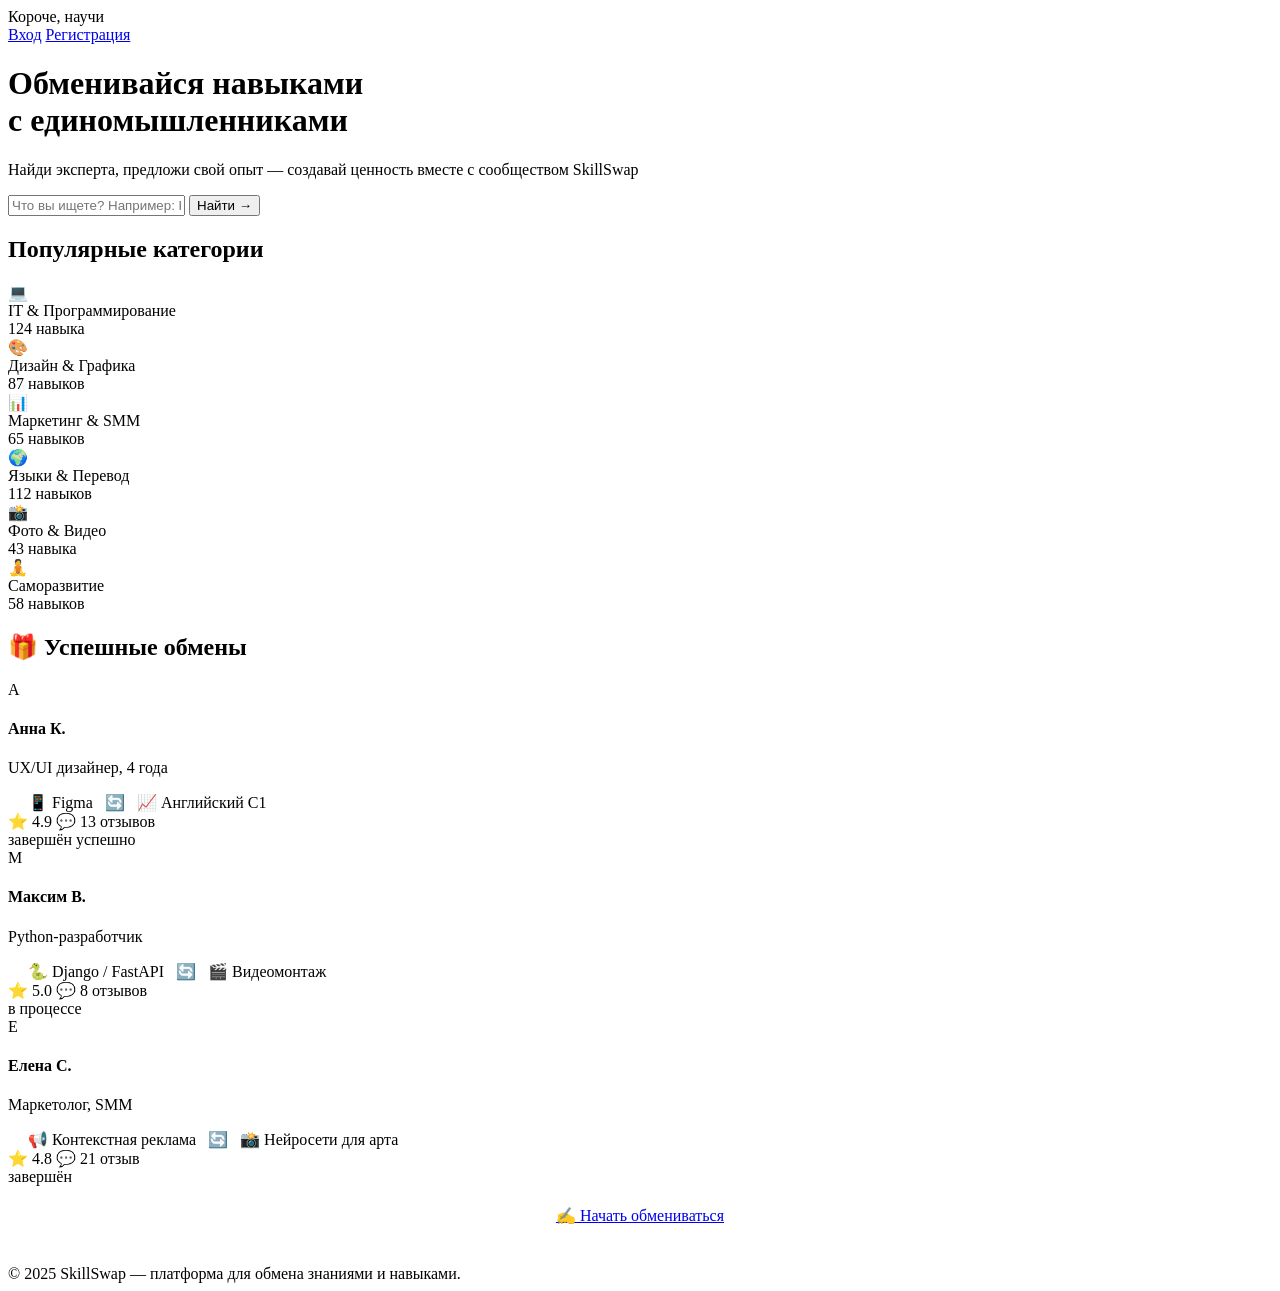
==== index.html @ 93386a4c "настрайваю" ====
<!DOCTYPE html>
<html lang="ru">
<head>
    <meta charset="UTF-8">
    <meta name="viewport" content="width=device-width, initial-scale=1.0">
    <title>Короче, научи</title>
    <link rel="stylesheet" href="css/style.css">
    <style>
        
    </style>
</head>
<body>

<div class="container">
    <!-- ШАПКА -->
    <div class="navbar">
        <div class="logo">Короче, научи</div>
        <div class="nav-buttons">
            <a href="#" class="btn btn-outline">Вход</a>
            <a href="#" class="btn btn-primary">Регистрация</a>
        </div>
    </div>

    <!-- ГЛАВНЫЙ БЛОК: КРУПНЫЙ ПОИСК -->
    <div class="hero">
        <h1>Обменивайся <span class="text-gradient">навыками</span><br> с единомышленниками</h1>
        <p>Найди эксперта, предложи свой опыт — создавай ценность вместе с сообществом SkillSwap</p>
        <div class="search-container">
            <input type="text" class="search-input" placeholder="Что вы ищете? Например: Python, Дизайн, Маркетинг, Английский...">
            <button class="search-btn">Найти →</button>
        </div>
    </div>

    <!-- БЛОК С КАТЕГОРИЯМИ НАВЫКОВ -->
    <div class="categories">
        <h2>Популярные категории</h2>
        <div class="category-grid">
            <div class="category-card">
                <div class="category-icon">💻</div>
                <div class="category-title">IT & Программирование</div>
                <div class="category-count">124 навыка</div>
            </div>
            <div class="category-card">
                <div class="category-icon">🎨</div>
                <div class="category-title">Дизайн & Графика</div>
                <div class="category-count">87 навыков</div>
            </div>
            <div class="category-card">
                <div class="category-icon">📊</div>
                <div class="category-title">Маркетинг & SMM</div>
                <div class="category-count">65 навыков</div>
            </div>
            <div class="category-card">
                <div class="category-icon">🌍</div>
                <div class="category-title">Языки & Перевод</div>
                <div class="category-count">112 навыков</div>
            </div>
            <div class="category-card">
                <div class="category-icon">📸</div>
                <div class="category-title">Фото & Видео</div>
                <div class="category-count">43 навыка</div>
            </div>
            <div class="category-card">
                <div class="category-icon">🧘</div>
                <div class="category-title">Саморазвитие</div>
                <div class="category-count">58 навыков</div>
            </div>
        </div>
    </div>

    <!-- ПРИМЕРЫ ОБМЕНОВ -->
    <div class="examples">
        <h2>🎁 Успешные обмены</h2>
        <div class="cards-grid">
            <!-- карточка 1 -->
            <div class="exchange-card">
                <div class="card-header">
                    <div class="avatar">А</div>
                    <div class="user-info">
                        <h4>Анна К.</h4>
                        <p>UX/UI дизайнер, 4 года</p>
                    </div>
                </div>
                <div style="padding: 0 20px;">
                    <span class="skill-tag">📱 Figma</span>
                    <span style="margin: 0 8px">🔄</span>
                    <span class="skill-tag">📈 Английский C1</span>
                </div>
                <div class="exchange-detail">
                    <div class="exchange-icons">
                        <span>⭐ 4.9</span>
                        <span>💬 13 отзывов</span>
                    </div>
                    <div class="badge">завершён успешно</div>
                </div>
            </div>

            <!-- карточка 2 -->
            <div class="exchange-card">
                <div class="card-header">
                    <div class="avatar">М</div>
                    <div class="user-info">
                        <h4>Максим В.</h4>
                        <p>Python-разработчик</p>
                    </div>
                </div>
                <div style="padding: 0 20px;">
                    <span class="skill-tag">🐍 Django / FastAPI</span>
                    <span style="margin: 0 8px">🔄</span>
                    <span class="skill-tag">🎬 Видеомонтаж</span>
                </div>
                <div class="exchange-detail">
                    <div class="exchange-icons">
                        <span>⭐ 5.0</span>
                        <span>💬 8 отзывов</span>
                    </div>
                    <div class="badge">в процессе</div>
                </div>
            </div>

            <!-- карточка 3 -->
            <div class="exchange-card">
                <div class="card-header">
                    <div class="avatar">Е</div>
                    <div class="user-info">
                        <h4>Елена С.</h4>
                        <p>Маркетолог, SMM</p>
                    </div>
                </div>
                <div style="padding: 0 20px;">
                    <span class="skill-tag">📢 Контекстная реклама</span>
                    <span style="margin: 0 8px">🔄</span>
                    <span class="skill-tag">📸 Нейросети для арта</span>
                </div>
                <div class="exchange-detail">
                    <div class="exchange-icons">
                        <span>⭐ 4.8</span>
                        <span>💬 21 отзыв</span>
                    </div>
                    <div class="badge">завершён</div>
                </div>
            </div>
        </div>
    </div>

    <!-- призыв к регистрации -->
    <div style="text-align: center; margin: 20px 0 40px;">
        <a href="#" class="btn btn-primary btn-large">✍️ Начать обмениваться</a>
    </div>
</div>

<div class="footer">
    © 2025 SkillSwap — платформа для обмена знаниями и навыками.
</div>

<script>
    // небольшая интерактивность: кнопки показывают alert (заглушка, чтобы видеть, что навигация живая)
    document.querySelectorAll('.nav-buttons .btn').forEach(btn => {
        btn.addEventListener('click', (e) => {
            e.preventDefault();
            if(btn.innerText.includes('Вход')) alert('🚪 Страница входа (будет доступна в отдельном файле)');
            else alert('📝 Страница регистрации (отдельный файл)');
        });
    });

    document.querySelector('.search-btn')?.addEventListener('click', () => {
        const query = document.querySelector('.search-input').value;
        if(query.trim()) alert(`🔍 Вы ищете: "${query}". Результаты поиска откроются в отдельной странице.`);
        else alert('Введите, что нужно найти (например: "Python", "Figma")');
    });

    document.querySelector('.btn-large')?.addEventListener('click', (e) => {
        e.preventDefault();
        alert('🔥 Переход к регистрации. Файл регистрация.html будет создан отдельно');
    });
</script>
</body>
</html>
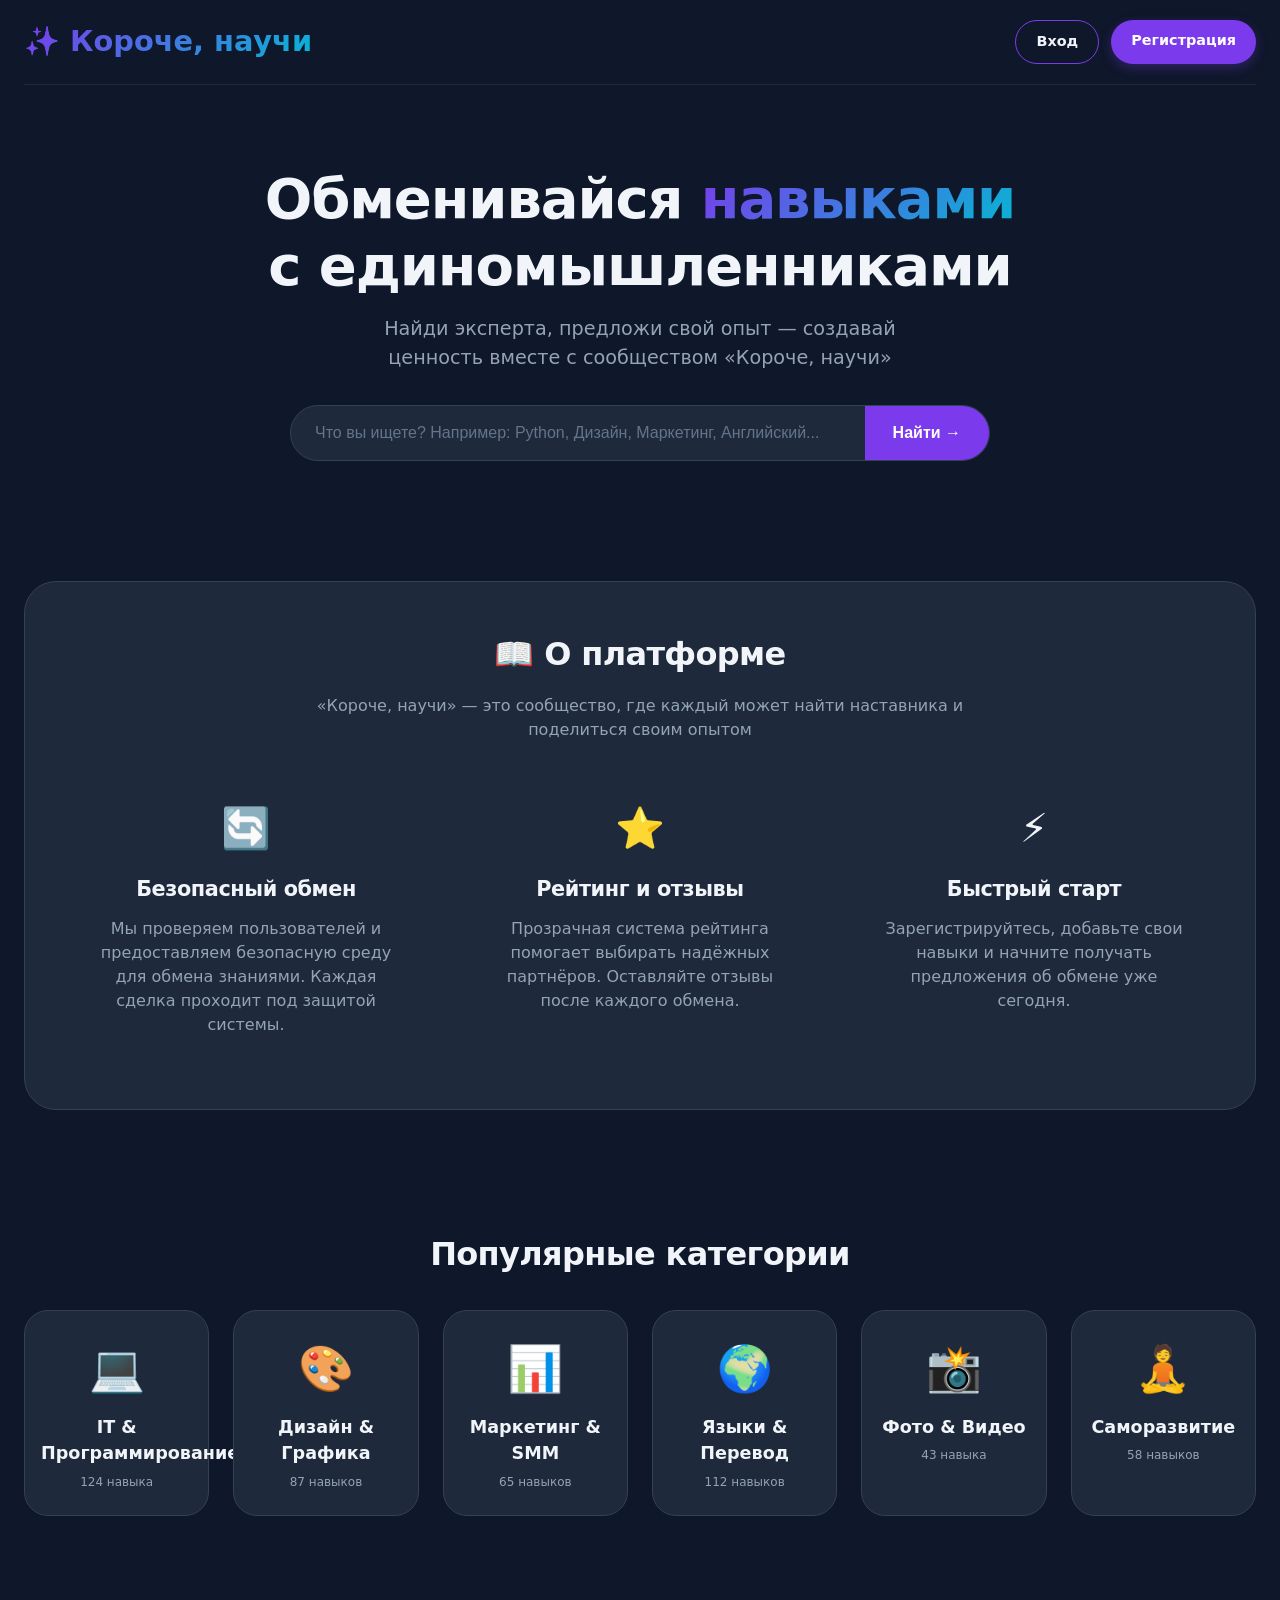
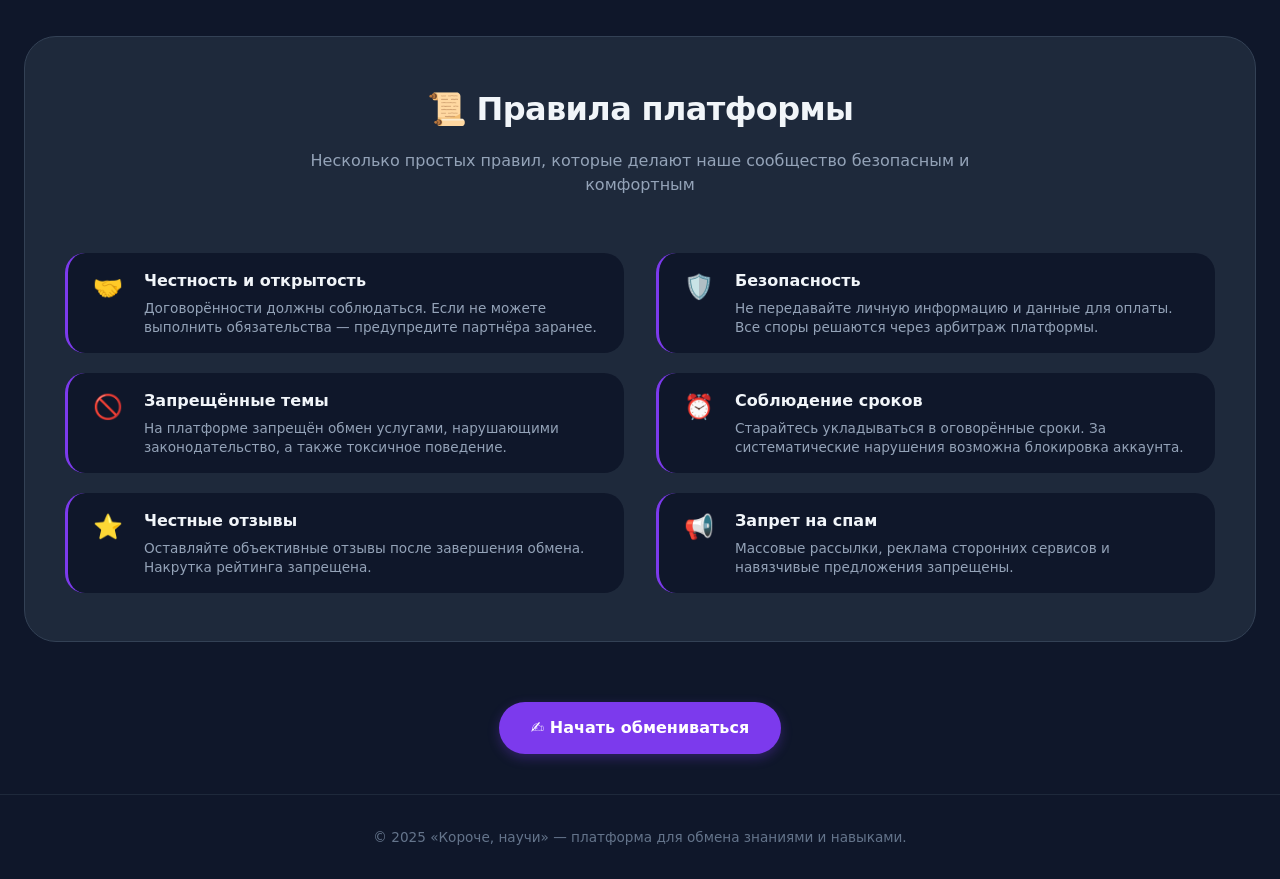
==== commit 0417234a: "добавленны стили" ====
--- a/index.html
+++ b/index.html
@@ -3,31 +3,55 @@
 <head>
     <meta charset="UTF-8">
     <meta name="viewport" content="width=device-width, initial-scale=1.0">
-    <title>Короче, научи</title>
-    <link rel="stylesheet" href="css/style.css">
+    <title>Короче, научи — обмен навыками</title>
+    <link rel="stylesheet" href="./styles/guest.css">
     <style>
-        
+       
     </style>
 </head>
 <body>
 
 <div class="container">
     <!-- ШАПКА -->
-    <div class="navbar">
-        <div class="logo">Короче, научи</div>
+    <header class="navbar">
+        <div class="logo">✨ Короче, научи</div>
         <div class="nav-buttons">
             <a href="#" class="btn btn-outline">Вход</a>
             <a href="#" class="btn btn-primary">Регистрация</a>
         </div>
-    </div>
+    </header>
 
     <!-- ГЛАВНЫЙ БЛОК: КРУПНЫЙ ПОИСК -->
     <div class="hero">
         <h1>Обменивайся <span class="text-gradient">навыками</span><br> с единомышленниками</h1>
-        <p>Найди эксперта, предложи свой опыт — создавай ценность вместе с сообществом SkillSwap</p>
+        <p>Найди эксперта, предложи свой опыт — создавай ценность вместе с сообществом «Короче, научи»</p>
         <div class="search-container">
             <input type="text" class="search-input" placeholder="Что вы ищете? Например: Python, Дизайн, Маркетинг, Английский...">
             <button class="search-btn">Найти →</button>
+        </div>
+    </div>
+
+    <!-- НОВЫЙ БЛОК: О ПЛАТФОРМЕ -->
+    <div class="info-section">
+        <h2 style="text-align: center; margin-bottom: 16px;">📖 О платформе</h2>
+        <p style="text-align: center; color: #94A3B8; max-width: 700px; margin: 0 auto 24px auto;">«Короче, научи» — это сообщество, где каждый может найти наставника и поделиться своим опытом</p>
+        
+        <div class="info-grid">
+            <div class="info-card">
+                <div class="info-icon">🔄</div>
+                <h3>Безопасный обмен</h3>
+                <p>Мы проверяем пользователей и предоставляем безопасную среду для обмена знаниями. Каждая сделка проходит под защитой системы.</p>
+            </div>
+            <div class="info-card">
+                <div class="info-icon">⭐</div>
+                <h3>Рейтинг и отзывы</h3>
+                <p>Прозрачная система рейтинга помогает выбирать надёжных партнёров. Оставляйте отзывы после каждого обмена.</p>
+            </div>
+            <div class="info-card">
+                <div class="info-icon">⚡</div>
+                <h3>Быстрый старт</h3>
+                <p>Зарегистрируйтесь, добавьте свои навыки и начните получать предложения об обмене уже сегодня.</p>
+            </div>
         </div>
     </div>
 
@@ -68,76 +92,57 @@
         </div>
     </div>
 
-    <!-- ПРИМЕРЫ ОБМЕНОВ -->
-    <div class="examples">
-        <h2>🎁 Успешные обмены</h2>
-        <div class="cards-grid">
-            <!-- карточка 1 -->
-            <div class="exchange-card">
-                <div class="card-header">
-                    <div class="avatar">А</div>
-                    <div class="user-info">
-                        <h4>Анна К.</h4>
-                        <p>UX/UI дизайнер, 4 года</p>
+
+    <!-- НОВЫЙ БЛОК: ПРАВИЛА ПЛАТФОРМЫ -->
+    <div class="info-section">
+        <h2 style="text-align: center; margin-bottom: 16px;">📜 Правила платформы</h2>
+        <p style="text-align: center; color: #94A3B8; max-width: 700px; margin: 0 auto 32px auto;">Несколько простых правил, которые делают наше сообщество безопасным и комфортным</p>
+        
+        <div class="two-column-layout">
+            <div class="rules-list">
+                <div class="rule-item">
+                    <div class="rule-icon">🤝</div>
+                    <div class="rule-content">
+                        <h4>Честность и открытость</h4>
+                        <p>Договорённости должны соблюдаться. Если не можете выполнить обязательства — предупредите партнёра заранее.</p>
                     </div>
                 </div>
-                <div style="padding: 0 20px;">
-                    <span class="skill-tag">📱 Figma</span>
-                    <span style="margin: 0 8px">🔄</span>
-                    <span class="skill-tag">📈 Английский C1</span>
+                <div class="rule-item">
+                    <div class="rule-icon">🚫</div>
+                    <div class="rule-content">
+                        <h4>Запрещённые темы</h4>
+                        <p>На платформе запрещён обмен услугами, нарушающими законодательство, а также токсичное поведение.</p>
+                    </div>
                 </div>
-                <div class="exchange-detail">
-                    <div class="exchange-icons">
-                        <span>⭐ 4.9</span>
-                        <span>💬 13 отзывов</span>
+                <div class="rule-item">
+                    <div class="rule-icon">⭐</div>
+                    <div class="rule-content">
+                        <h4>Честные отзывы</h4>
+                        <p>Оставляйте объективные отзывы после завершения обмена. Накрутка рейтинга запрещена.</p>
                     </div>
-                    <div class="badge">завершён успешно</div>
                 </div>
             </div>
-
-            <!-- карточка 2 -->
-            <div class="exchange-card">
-                <div class="card-header">
-                    <div class="avatar">М</div>
-                    <div class="user-info">
-                        <h4>Максим В.</h4>
-                        <p>Python-разработчик</p>
+            <div class="rules-list">
+                <div class="rule-item">
+                    <div class="rule-icon">🛡️</div>
+                    <div class="rule-content">
+                        <h4>Безопасность</h4>
+                        <p>Не передавайте личную информацию и данные для оплаты. Все споры решаются через арбитраж платформы.</p>
                     </div>
                 </div>
-                <div style="padding: 0 20px;">
-                    <span class="skill-tag">🐍 Django / FastAPI</span>
-                    <span style="margin: 0 8px">🔄</span>
-                    <span class="skill-tag">🎬 Видеомонтаж</span>
-                </div>
-                <div class="exchange-detail">
-                    <div class="exchange-icons">
-                        <span>⭐ 5.0</span>
-                        <span>💬 8 отзывов</span>
-                    </div>
-                    <div class="badge">в процессе</div>
-                </div>
-            </div>
-
-            <!-- карточка 3 -->
-            <div class="exchange-card">
-                <div class="card-header">
-                    <div class="avatar">Е</div>
-                    <div class="user-info">
-                        <h4>Елена С.</h4>
-                        <p>Маркетолог, SMM</p>
+                <div class="rule-item">
+                    <div class="rule-icon">⏰</div>
+                    <div class="rule-content">
+                        <h4>Соблюдение сроков</h4>
+                        <p>Старайтесь укладываться в оговорённые сроки. За систематические нарушения возможна блокировка аккаунта.</p>
                     </div>
                 </div>
-                <div style="padding: 0 20px;">
-                    <span class="skill-tag">📢 Контекстная реклама</span>
-                    <span style="margin: 0 8px">🔄</span>
-                    <span class="skill-tag">📸 Нейросети для арта</span>
-                </div>
-                <div class="exchange-detail">
-                    <div class="exchange-icons">
-                        <span>⭐ 4.8</span>
-                        <span>💬 21 отзыв</span>
+                <div class="rule-item">
+                    <div class="rule-icon">📢</div>
+                    <div class="rule-content">
+                        <h4>Запрет на спам</h4>
+                        <p>Массовые рассылки, реклама сторонних сервисов и навязчивые предложения запрещены.</p>
                     </div>
-                    <div class="badge">завершён</div>
                 </div>
             </div>
         </div>
@@ -150,7 +155,7 @@
 </div>
 
 <div class="footer">
-    © 2025 SkillSwap — платформа для обмена знаниями и навыками.
+    © 2025 «Короче, научи» — платформа для обмена знаниями и навыками.
 </div>
 
 <script>
@@ -158,8 +163,8 @@
     document.querySelectorAll('.nav-buttons .btn').forEach(btn => {
         btn.addEventListener('click', (e) => {
             e.preventDefault();
-            if(btn.innerText.includes('Вход')) alert('🚪 Страница входа (будет доступна в отдельном файле)');
-            else alert('📝 Страница регистрации (отдельный файл)');
+            if(btn.innerText.includes('Вход')) alert('🚪 Страница входа');
+            else alert('📝 Страница регистрации');
         });
     });
 
@@ -171,7 +176,7 @@
 
     document.querySelector('.btn-large')?.addEventListener('click', (e) => {
         e.preventDefault();
-        alert('🔥 Переход к регистрации. Файл регистрация.html будет создан отдельно');
+        alert('🔥 Переход к регистрации');
     });
 </script>
 </body>
--- a/styles/guest.css
+++ b/styles/guest.css
@@ -0,0 +1,273 @@
+@import url(./main.css);
+@import url(./header-footer.css);
+.hero {
+    text-align: center;
+    padding: 80px 0 60px;
+}
+
+.hero p {
+    font-size: 1.2rem;
+    color: var(--text-secondary);
+    max-width: 600px;
+    margin: 0 auto 2rem auto;
+}
+
+.search-container {
+    max-width: 700px;
+    margin: 0 auto;
+    display: flex;
+    background: var(--bg-secondary);
+    border-radius: 60px;
+    border: 1px solid var(--border-medium);
+    overflow: hidden;
+    transition: all 0.2s;
+}
+
+.search-container:focus-within {
+    border-color: var(--accent-purple);
+    box-shadow: 0 0 0 3px var(--focus-shadow);
+}
+
+.search-input {
+    flex: 1;
+    padding: 18px 24px;
+    background: transparent;
+    border: none;
+    color: white;
+    font-size: 1rem;
+    outline: none;
+}
+
+.search-input::placeholder {
+    color: var(--placeholder-color);
+}
+
+.search-btn {
+    background: var(--accent-purple);
+    border: none;
+    padding: 0 28px;
+    color: white;
+    font-weight: 600;
+    cursor: pointer;
+    font-size: 1rem;
+    transition: background 0.2s;
+}
+
+.search-btn:hover {
+    background: var(--accent-cyan);
+}
+
+/* ========== CATEGORIES ========== */
+.categories {
+    padding: 60px 0;
+}
+
+.category-grid {
+    display: grid;
+    grid-template-columns: repeat(auto-fit, minmax(160px, 1fr));
+    gap: 24px;
+    margin-top: 20px;
+}
+
+.category-card {
+    background: var(--bg-card);
+    padding: 24px 16px;
+    border-radius: 24px;
+    text-align: center;
+    transition: transform 0.2s, border-color 0.2s;
+    border: 1px solid var(--border-card);
+    cursor: pointer;
+}
+
+.category-card:hover {
+    transform: translateY(-5px);
+    border-color: var(--accent-purple);
+    background: var(--bg-hover);
+}
+
+.category-icon {
+    font-size: 2.8rem;
+    margin-bottom: 12px;
+    display: inline-block;
+}
+
+.category-title {
+    font-weight: 600;
+    font-size: 1.1rem;
+}
+
+.category-count {
+    font-size: 0.75rem;
+    color: var(--text-secondary);
+    margin-top: 6px;
+}
+
+/* ========== EXCHANGES EXAMPLES ========== */
+.examples {
+    padding: 40px 0 80px;
+}
+
+.cards-grid {
+    display: grid;
+    grid-template-columns: repeat(auto-fit, minmax(280px, 1fr));
+    gap: 32px;
+}
+
+.exchange-card {
+    background: var(--bg-card);
+    border-radius: 28px;
+    overflow: hidden;
+    border: 1px solid var(--border-card);
+    transition: all 0.25s;
+}
+
+.exchange-card:hover {
+    border-color: var(--accent-cyan);
+    box-shadow: var(--shadow-card);
+}
+
+.card-header {
+    padding: 20px 20px 8px 20px;
+    display: flex;
+    align-items: center;
+    gap: 12px;
+}
+
+.avatar {
+    width: 48px;
+    height: 48px;
+    background: var(--accent-purple);
+    border-radius: 100%;
+    display: flex;
+    align-items: center;
+    justify-content: center;
+    font-weight: bold;
+    font-size: 1.2rem;
+    background: var(--gradient-avatar);
+}
+
+.user-info h4 {
+    font-weight: 600;
+}
+
+.user-info p {
+    font-size: 0.75rem;
+    color: var(--text-secondary);
+}
+
+.skill-tag {
+    background: var(--bg-dark);
+    padding: 6px 14px;
+    border-radius: 30px;
+    font-size: 0.8rem;
+    font-weight: 500;
+    border-left: 2px solid var(--accent-purple);
+}
+
+.exchange-detail {
+    padding: 8px 20px 20px 20px;
+    border-top: 1px solid var(--border-divider);
+    margin-top: 8px;
+    display: flex;
+    justify-content: space-between;
+    align-items: center;
+    flex-wrap: wrap;
+    gap: 12px;
+}
+
+.exchange-icons {
+    display: flex;
+    gap: 12px;
+    align-items: center;
+    background: var(--bg-dark);
+    padding: 5px 12px;
+    border-radius: 40px;
+}
+
+.badge {
+    background: var(--badge-bg);
+    color: var(--badge-color);
+    padding: 4px 12px;
+    border-radius: 20px;
+    font-size: 0.7rem;
+    font-weight: 600;
+}
+
+
+
+.info-section {
+    background: var(--bg-secondary);
+    border-radius: 32px;
+    padding: 48px 40px;
+    margin: 60px 0;
+    border: 1px solid var(--border-medium);
+}
+
+.info-grid {
+    display: grid;
+    grid-template-columns: repeat(auto-fit, minmax(280px, 1fr));
+    gap: 32px;
+    margin-top: 32px;
+}
+
+.info-card {
+    text-align: center;
+    padding: 24px;
+}
+
+.info-icon {
+    font-size: 2.5rem;
+    margin-bottom: 16px;
+}
+
+.info-card h3 {
+    font-size: 1.3rem;
+    margin-bottom: 12px;
+    color: var(--text-primary);
+}
+
+.info-card p {
+    color: var(--text-secondary);
+    line-height: 1.5;
+}
+
+.rules-list {
+    display: flex;
+    flex-direction: column;
+    gap: 20px;
+    margin-top: 24px;
+}
+
+.rule-item {
+    display: flex;
+    align-items: flex-start;
+    gap: 16px;
+    padding: 16px 20px;
+    background: var(--bg-dark);
+    border-radius: 20px;
+    border-left: 3px solid var(--rule-border);
+}
+
+.rule-icon {
+    font-size: 1.5rem;
+    min-width: 40px;
+    text-align: center;
+}
+
+.rule-content h4 {
+    font-size: 1rem;
+    margin-bottom: 6px;
+    color: var(--text-primary);
+}
+
+.rule-content p {
+    font-size: 0.85rem;
+    color: var(--text-secondary);
+    line-height: 1.4;
+}
+
+.two-column-layout {
+    display: grid;
+    grid-template-columns: 1fr 1fr;
+    gap: 32px;
+}
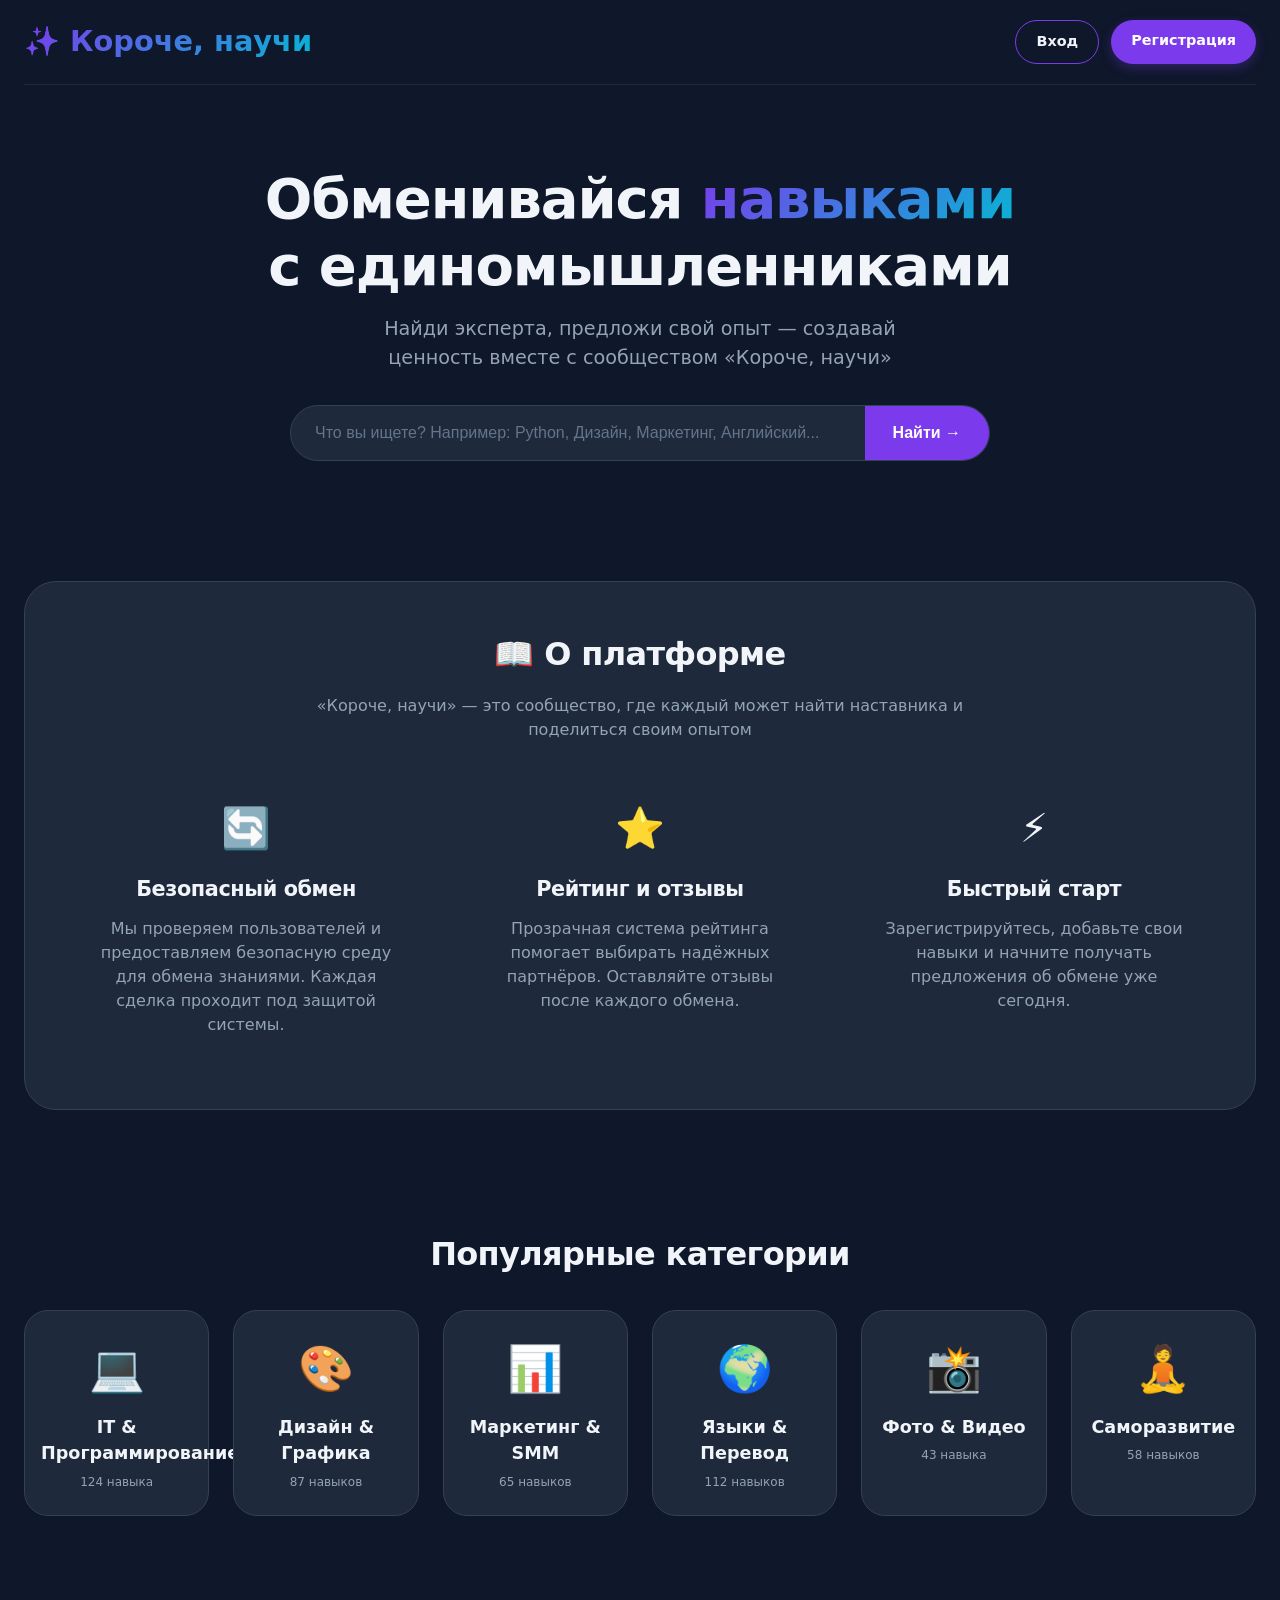
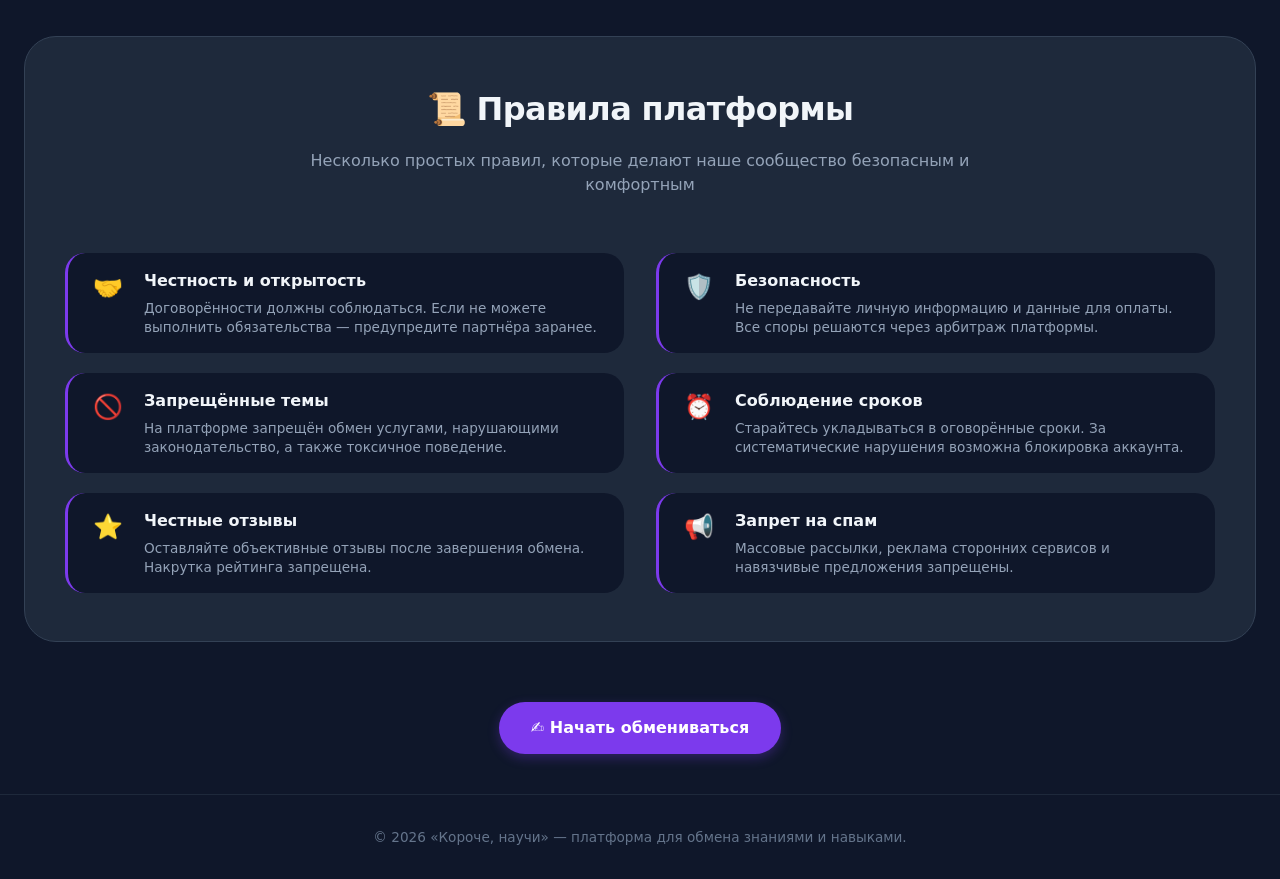
==== commit 8af52005: "перенесены страницы" ====
--- a/index.html
+++ b/index.html
@@ -154,30 +154,8 @@
     </div>
 </div>
 
-<div class="footer">
-    © 2025 «Короче, научи» — платформа для обмена знаниями и навыками.
-</div>
-
-<script>
-    // небольшая интерактивность: кнопки показывают alert (заглушка, чтобы видеть, что навигация живая)
-    document.querySelectorAll('.nav-buttons .btn').forEach(btn => {
-        btn.addEventListener('click', (e) => {
-            e.preventDefault();
-            if(btn.innerText.includes('Вход')) alert('🚪 Страница входа');
-            else alert('📝 Страница регистрации');
-        });
-    });
-
-    document.querySelector('.search-btn')?.addEventListener('click', () => {
-        const query = document.querySelector('.search-input').value;
-        if(query.trim()) alert(`🔍 Вы ищете: "${query}". Результаты поиска откроются в отдельной странице.`);
-        else alert('Введите, что нужно найти (например: "Python", "Figma")');
-    });
-
-    document.querySelector('.btn-large')?.addEventListener('click', (e) => {
-        e.preventDefault();
-        alert('🔥 Переход к регистрации');
-    });
-</script>
+<footer class="footer">
+    © 2026 «Короче, научи» — платформа для обмена знаниями и навыками.
+</footer>
 </body>
 </html>
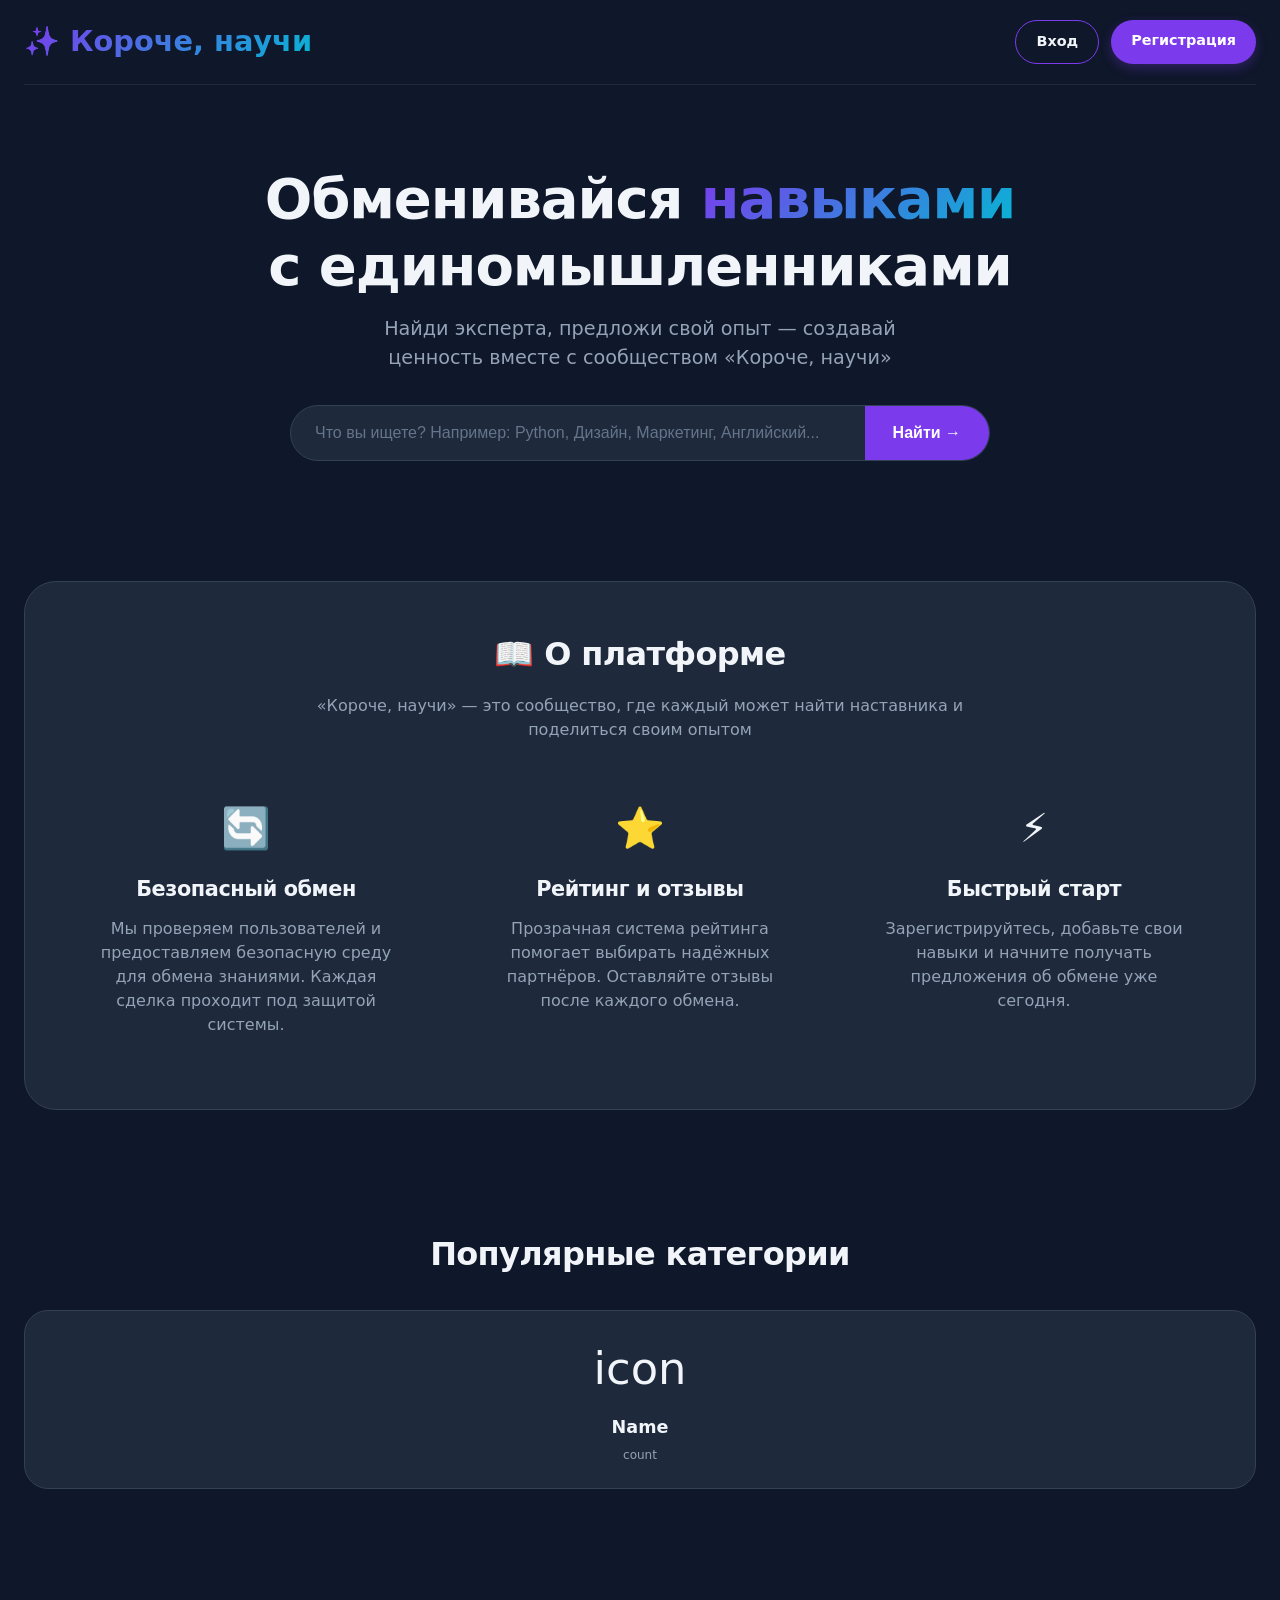
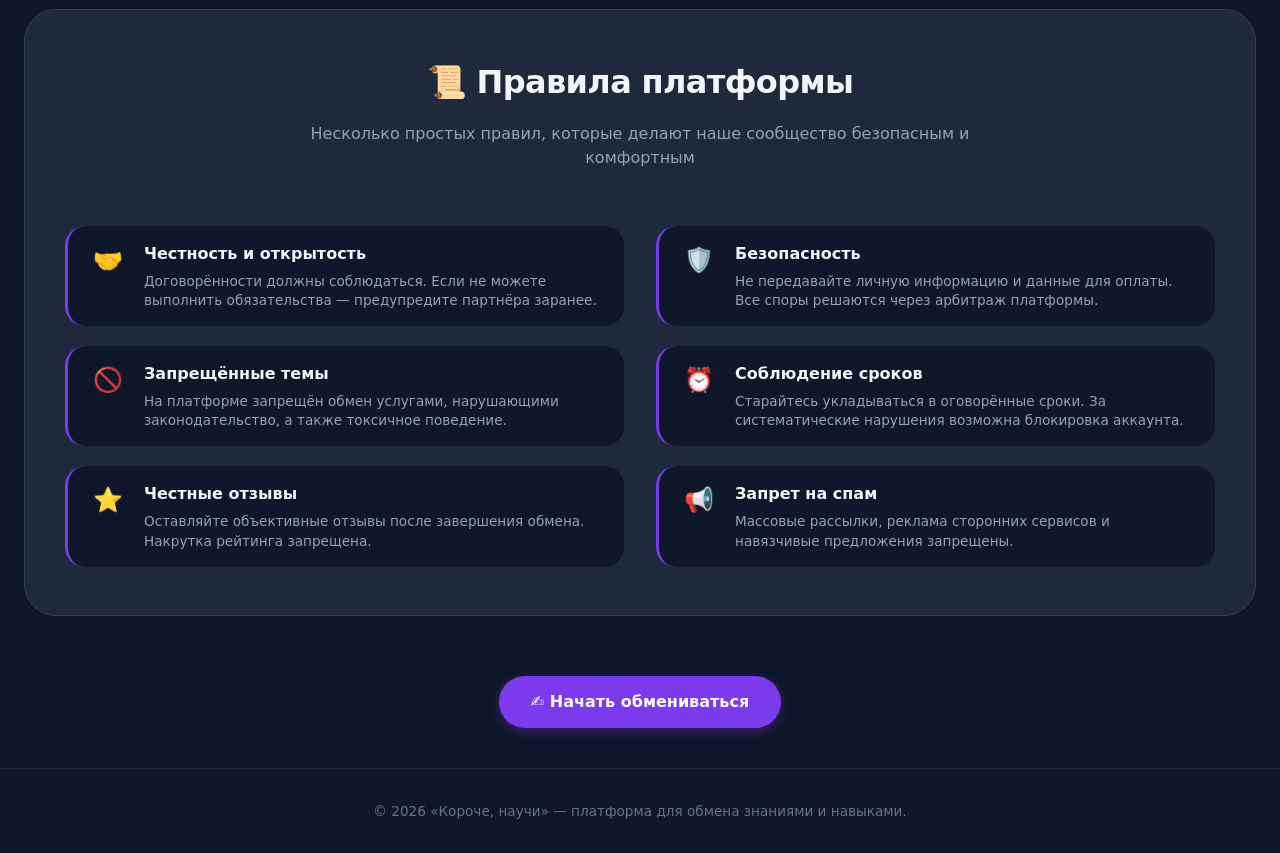
==== commit be979c3b: "добавление" ====
--- a/index.html
+++ b/index.html
@@ -59,35 +59,11 @@
     <div class="categories">
         <h2>Популярные категории</h2>
         <div class="category-grid">
+            <!--популярные категории карточка-->
             <div class="category-card">
-                <div class="category-icon">💻</div>
-                <div class="category-title">IT & Программирование</div>
-                <div class="category-count">124 навыка</div>
-            </div>
-            <div class="category-card">
-                <div class="category-icon">🎨</div>
-                <div class="category-title">Дизайн & Графика</div>
-                <div class="category-count">87 навыков</div>
-            </div>
-            <div class="category-card">
-                <div class="category-icon">📊</div>
-                <div class="category-title">Маркетинг & SMM</div>
-                <div class="category-count">65 навыков</div>
-            </div>
-            <div class="category-card">
-                <div class="category-icon">🌍</div>
-                <div class="category-title">Языки & Перевод</div>
-                <div class="category-count">112 навыков</div>
-            </div>
-            <div class="category-card">
-                <div class="category-icon">📸</div>
-                <div class="category-title">Фото & Видео</div>
-                <div class="category-count">43 навыка</div>
-            </div>
-            <div class="category-card">
-                <div class="category-icon">🧘</div>
-                <div class="category-title">Саморазвитие</div>
-                <div class="category-count">58 навыков</div>
+                <div class="category-icon">icon</div>
+                <div class="category-title">Name</div>
+                <div class="category-count">count</div>
             </div>
         </div>
     </div>
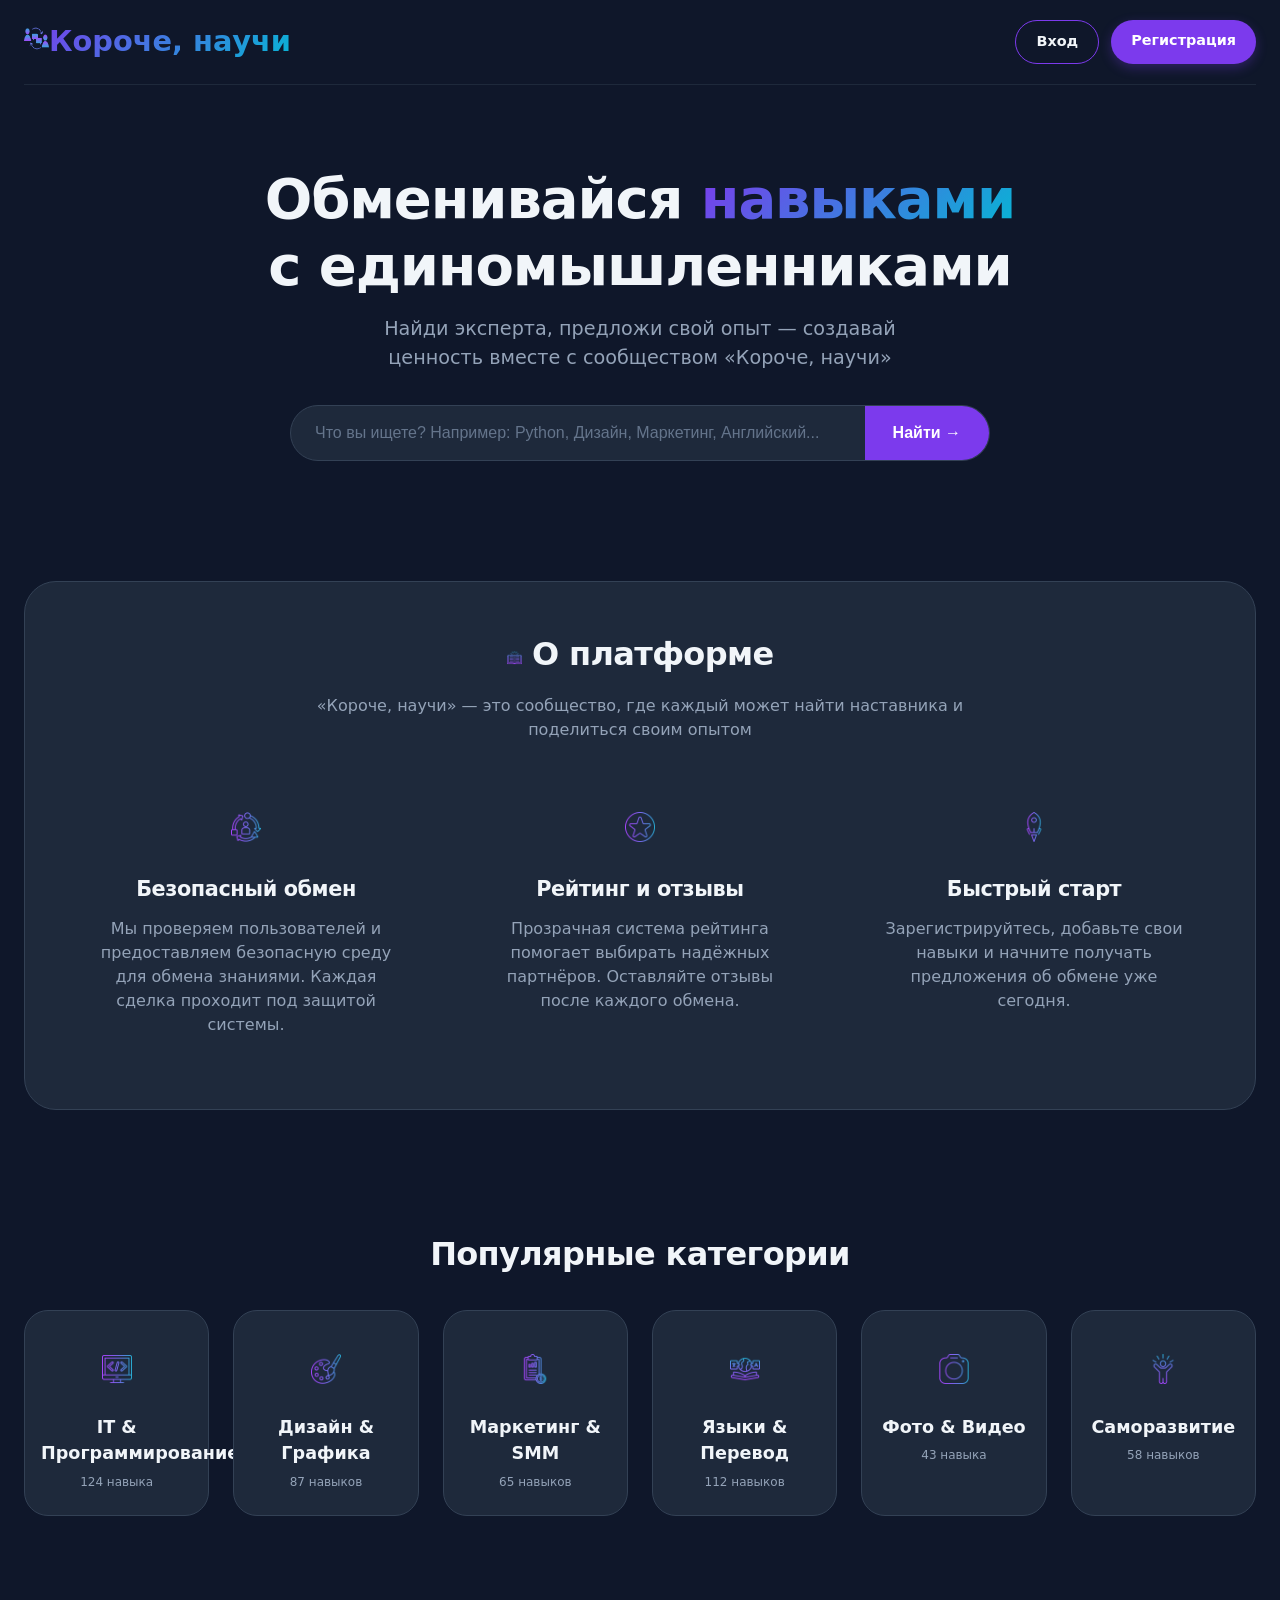
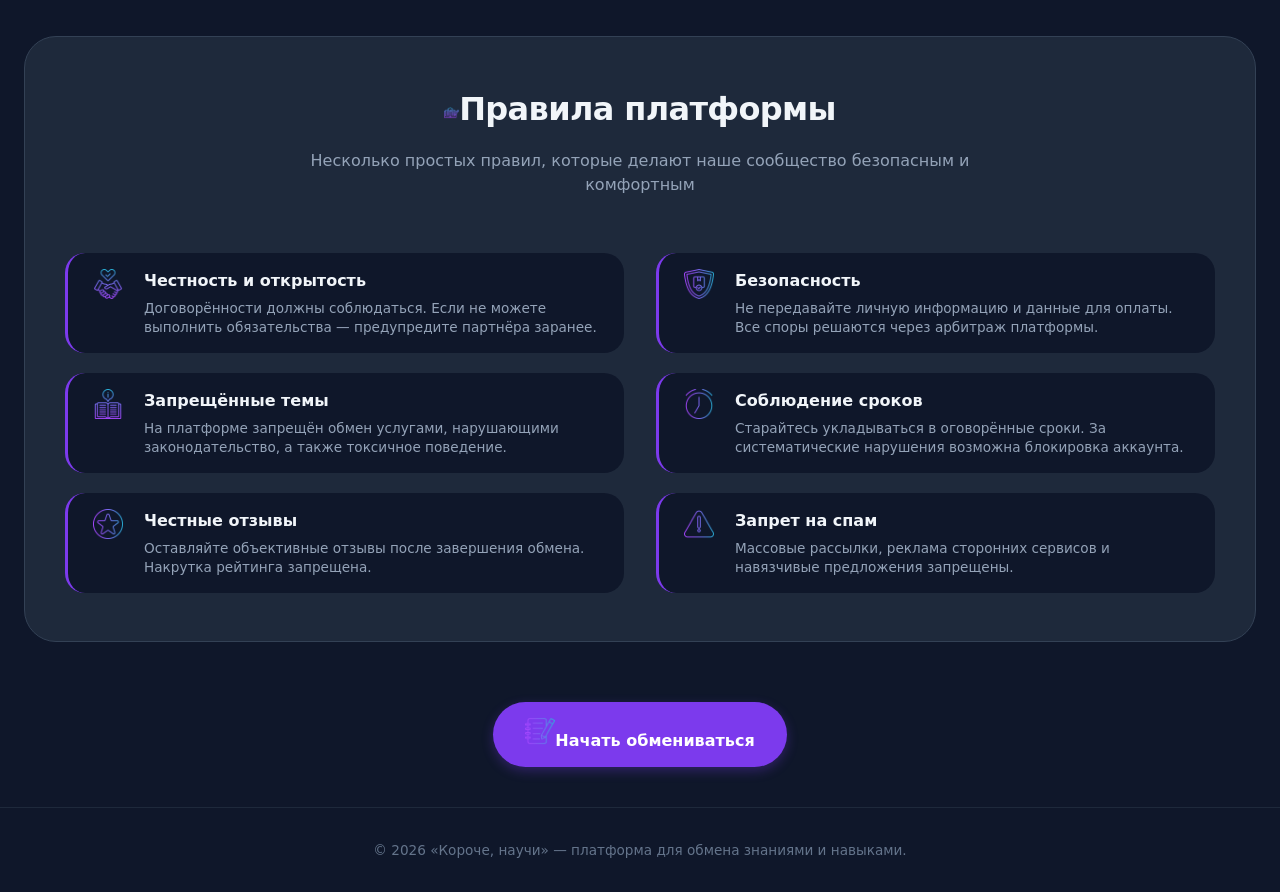
==== commit 9e6f48ea: "Update index.html" ====
--- a/index.html
+++ b/index.html
@@ -14,7 +14,7 @@
 <div class="container">
     <!-- ШАПКА -->
     <header class="navbar">
-        <div class="logo">✨ Короче, научи</div>
+        <div class="logo"><img src="icons/logo.png" alt="верно" width="25px" height="25px">Короче, научи</div>
         <div class="nav-buttons">
             <a href="#" class="btn btn-outline">Вход</a>
             <a href="#" class="btn btn-primary">Регистрация</a>
@@ -33,22 +33,22 @@
 
     <!-- НОВЫЙ БЛОК: О ПЛАТФОРМЕ -->
     <div class="info-section">
-        <h2 style="text-align: center; margin-bottom: 16px;">📖 О платформе</h2>
+        <h2 style="text-align: center; margin-bottom: 16px;"><img src="icons/reading.png" alt="верно" width="15px" height="15px"> О платформе</h2>
         <p style="text-align: center; color: #94A3B8; max-width: 700px; margin: 0 auto 24px auto;">«Короче, научи» — это сообщество, где каждый может найти наставника и поделиться своим опытом</p>
         
         <div class="info-grid">
             <div class="info-card">
-                <div class="info-icon">🔄</div>
+                <div class="info-icon"><img src="icons/exchange.png" alt="верно" width="30px" height="30px"></div>
                 <h3>Безопасный обмен</h3>
                 <p>Мы проверяем пользователей и предоставляем безопасную среду для обмена знаниями. Каждая сделка проходит под защитой системы.</p>
             </div>
             <div class="info-card">
-                <div class="info-icon">⭐</div>
+                <div class="info-icon"><img src="icons/star.png" alt="верно" width="30px" height="30px"></div>
                 <h3>Рейтинг и отзывы</h3>
                 <p>Прозрачная система рейтинга помогает выбирать надёжных партнёров. Оставляйте отзывы после каждого обмена.</p>
             </div>
             <div class="info-card">
-                <div class="info-icon">⚡</div>
+                <div class="info-icon"><img src="icons/start.png" alt="верно" width="30px" height="30px"></div>
                 <h3>Быстрый старт</h3>
                 <p>Зарегистрируйтесь, добавьте свои навыки и начните получать предложения об обмене уже сегодня.</p>
             </div>
@@ -59,11 +59,35 @@
     <div class="categories">
         <h2>Популярные категории</h2>
         <div class="category-grid">
-            <!--популярные категории карточка-->
             <div class="category-card">
-                <div class="category-icon">icon</div>
-                <div class="category-title">Name</div>
-                <div class="category-count">count</div>
+                <div class="category-icon"><img src="icons/coding.png" alt="верно" width="30px" height="30px"></div>
+                <div class="category-title">IT & Программирование</div>
+                <div class="category-count">124 навыка</div>
+            </div>
+            <div class="category-card">
+                <div class="category-icon"><img src="icons/paint.png" alt="верно" width="30px" height="30px"></div>
+                <div class="category-title">Дизайн & Графика</div>
+                <div class="category-count">87 навыков</div>
+            </div>
+            <div class="category-card">
+                <div class="category-icon"><img src="icons/smm.png" alt="верно" width="30px" height="30px"></div>
+                <div class="category-title">Маркетинг & SMM</div>
+                <div class="category-count">65 навыков</div>
+            </div>
+            <div class="category-card">
+                <div class="category-icon"><img src="icons/languages.png" alt="верно" width="30px" height="30px"></div>
+                <div class="category-title">Языки & Перевод</div>
+                <div class="category-count">112 навыков</div>
+            </div>
+            <div class="category-card">
+                <div class="category-icon"><img src="icons/camera.png" alt="верно" width="30px" height="30px"></div>
+                <div class="category-title">Фото & Видео</div>
+                <div class="category-count">43 навыка</div>
+            </div>
+            <div class="category-card">
+                <div class="category-icon"><img src="icons/self-development.png" alt="верно" width="30px" height="30px"></div>
+                <div class="category-title">Саморазвитие</div>
+                <div class="category-count">58 навыков</div>
             </div>
         </div>
     </div>
@@ -71,27 +95,27 @@
 
     <!-- НОВЫЙ БЛОК: ПРАВИЛА ПЛАТФОРМЫ -->
     <div class="info-section">
-        <h2 style="text-align: center; margin-bottom: 16px;">📜 Правила платформы</h2>
+        <h2 style="text-align: center; margin-bottom: 16px;"><img src="icons/homework.png" alt="верно" width="15px" height="15px">Правила платформы</h2>
         <p style="text-align: center; color: #94A3B8; max-width: 700px; margin: 0 auto 32px auto;">Несколько простых правил, которые делают наше сообщество безопасным и комфортным</p>
         
         <div class="two-column-layout">
             <div class="rules-list">
                 <div class="rule-item">
-                    <div class="rule-icon">🤝</div>
+                    <div class="rule-icon"><img src="icons/trust.png" alt="верно" width="30px" height="30px"></div>
                     <div class="rule-content">
                         <h4>Честность и открытость</h4>
                         <p>Договорённости должны соблюдаться. Если не можете выполнить обязательства — предупредите партнёра заранее.</p>
                     </div>
                 </div>
                 <div class="rule-item">
-                    <div class="rule-icon">🚫</div>
+                    <div class="rule-icon"><img src="icons/information.png" alt="верно" width="30px" height="30px"></div>
                     <div class="rule-content">
                         <h4>Запрещённые темы</h4>
                         <p>На платформе запрещён обмен услугами, нарушающими законодательство, а также токсичное поведение.</p>
                     </div>
                 </div>
                 <div class="rule-item">
-                    <div class="rule-icon">⭐</div>
+                    <div class="rule-icon"><img src="icons/star.png" alt="верно" width="30px" height="30px"></div>
                     <div class="rule-content">
                         <h4>Честные отзывы</h4>
                         <p>Оставляйте объективные отзывы после завершения обмена. Накрутка рейтинга запрещена.</p>
@@ -100,21 +124,21 @@
             </div>
             <div class="rules-list">
                 <div class="rule-item">
-                    <div class="rule-icon">🛡️</div>
+                    <div class="rule-icon"><img src="icons/security.png" alt="верно" width="30px" height="30px"></div>
                     <div class="rule-content">
                         <h4>Безопасность</h4>
                         <p>Не передавайте личную информацию и данные для оплаты. Все споры решаются через арбитраж платформы.</p>
                     </div>
                 </div>
                 <div class="rule-item">
-                    <div class="rule-icon">⏰</div>
+                    <div class="rule-icon"><img src="icons/alarm.png" alt="верно" width="30px" height="30px"></div>
                     <div class="rule-content">
                         <h4>Соблюдение сроков</h4>
                         <p>Старайтесь укладываться в оговорённые сроки. За систематические нарушения возможна блокировка аккаунта.</p>
                     </div>
                 </div>
                 <div class="rule-item">
-                    <div class="rule-icon">📢</div>
+                    <div class="rule-icon"><img src="icons/warning.png" alt="верно" width="30px" height="30px"></div>
                     <div class="rule-content">
                         <h4>Запрет на спам</h4>
                         <p>Массовые рассылки, реклама сторонних сервисов и навязчивые предложения запрещены.</p>
@@ -126,7 +150,7 @@
 
     <!-- призыв к регистрации -->
     <div style="text-align: center; margin: 20px 0 40px;">
-        <a href="#" class="btn btn-primary btn-large">✍️ Начать обмениваться</a>
+        <a href="#" class="btn btn-primary btn-large"><img src="icons/write.png" alt="верно" width="30px" height="30px">Начать обмениваться</a>
     </div>
 </div>
 
@@ -134,4 +158,4 @@
     © 2026 «Короче, научи» — платформа для обмена знаниями и навыками.
 </footer>
 </body>
-</html>+</html>
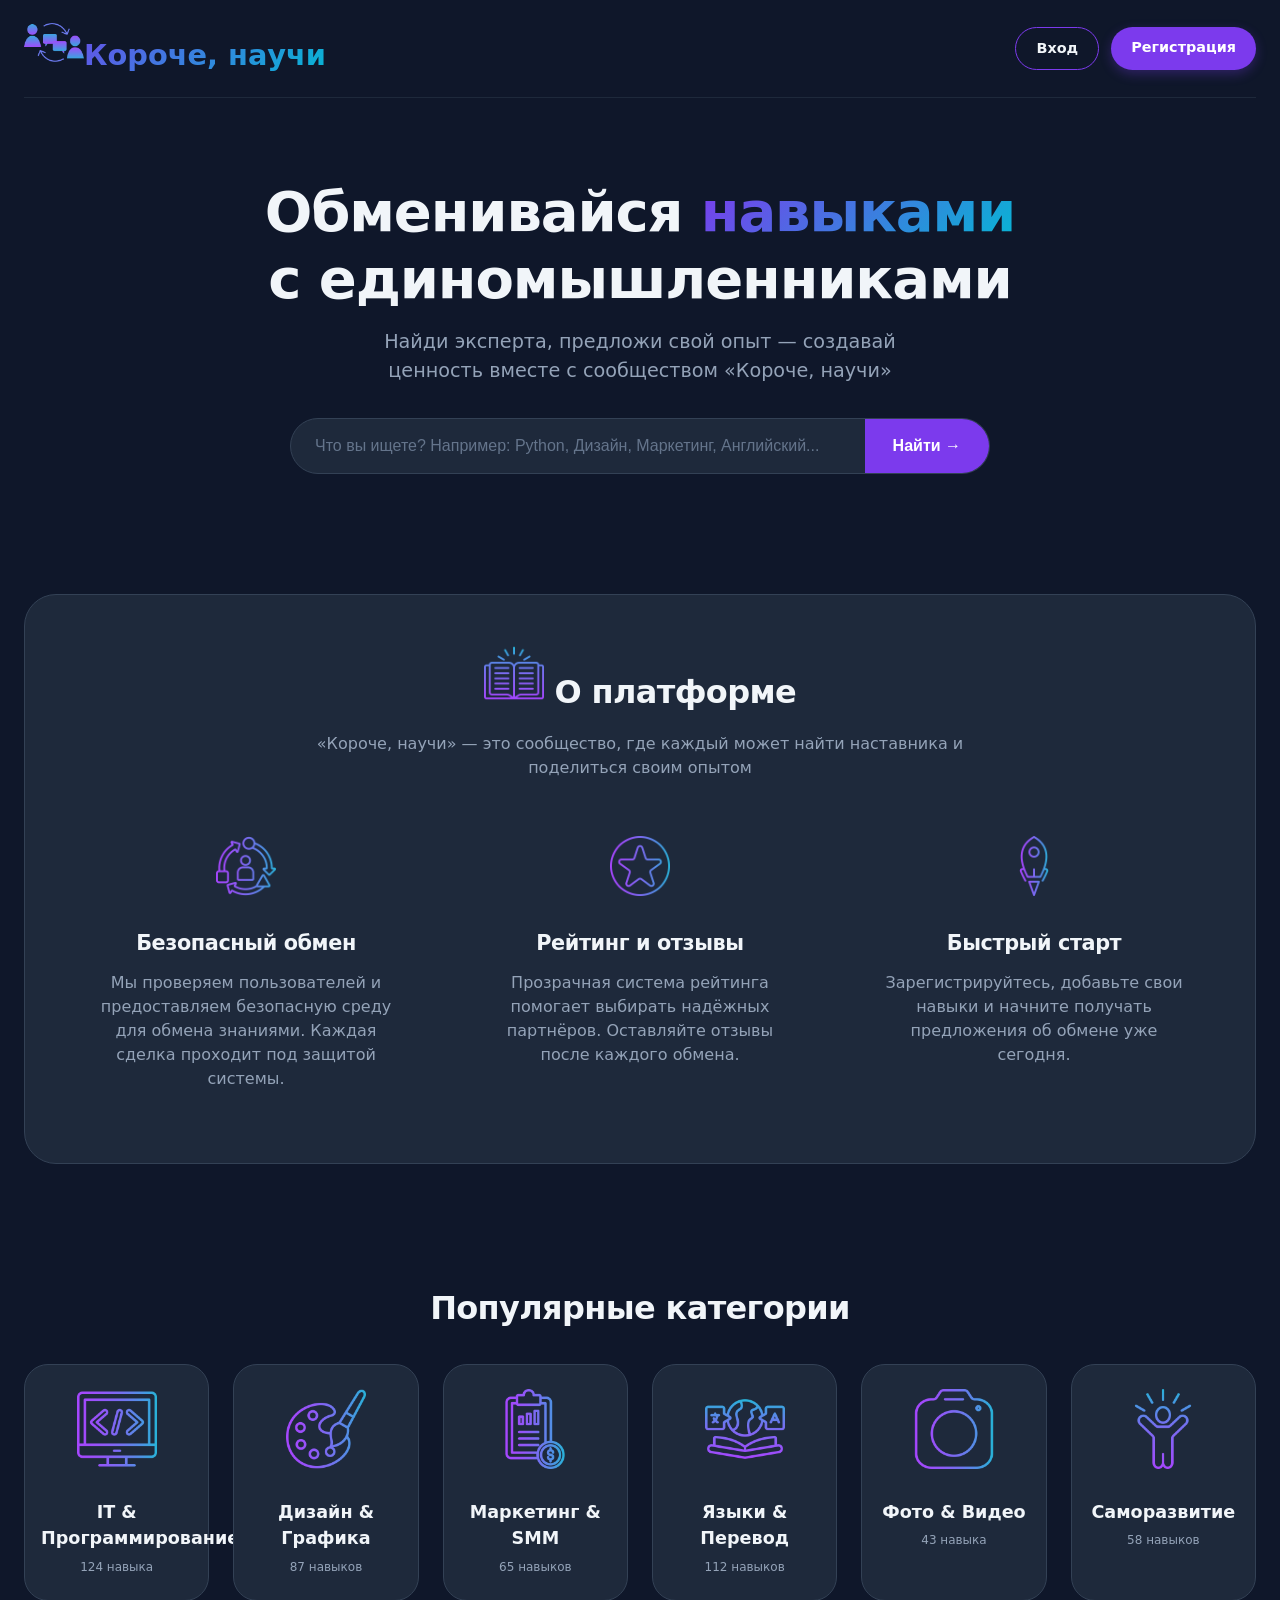
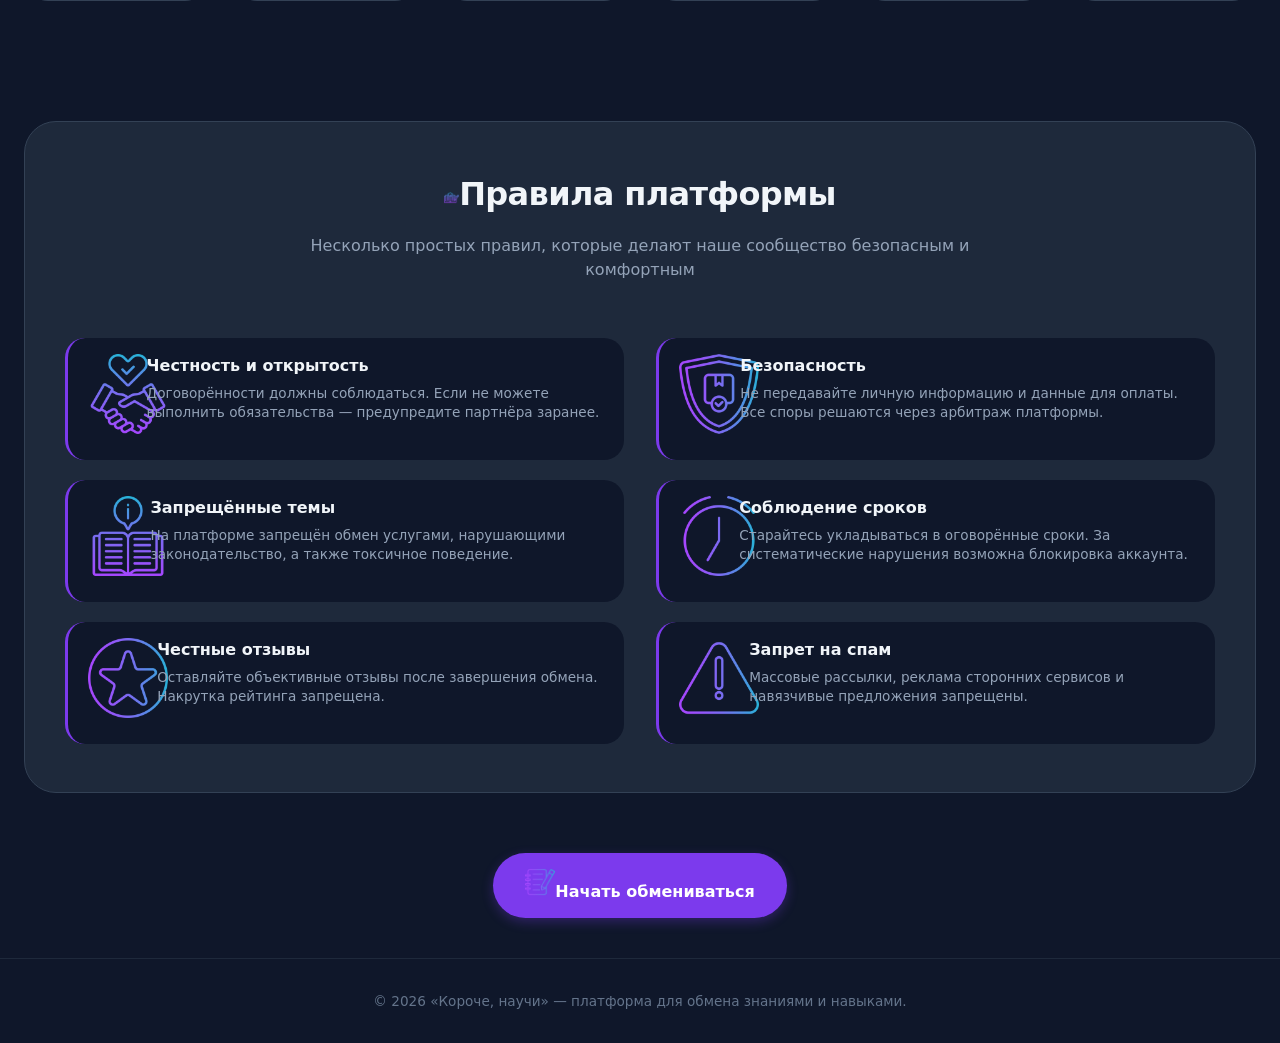
==== commit 001e0002: "Update index.html" ====
--- a/index.html
+++ b/index.html
@@ -14,7 +14,7 @@
 <div class="container">
     <!-- ШАПКА -->
     <header class="navbar">
-        <div class="logo"><img src="icons/logo.png" alt="верно" width="25px" height="25px">Короче, научи</div>
+        <div class="logo"><img src="icons/logo.png" alt="верно" width="60px" height="100%">Короче, научи</div>
         <div class="nav-buttons">
             <a href="#" class="btn btn-outline">Вход</a>
             <a href="#" class="btn btn-primary">Регистрация</a>
@@ -33,22 +33,22 @@
 
     <!-- НОВЫЙ БЛОК: О ПЛАТФОРМЕ -->
     <div class="info-section">
-        <h2 style="text-align: center; margin-bottom: 16px;"><img src="icons/reading.png" alt="верно" width="15px" height="15px"> О платформе</h2>
+        <h2 style="text-align: center; margin-bottom: 16px;"><img src="icons/reading.png" alt="верно" width="60px" height="100%"> О платформе</h2>
         <p style="text-align: center; color: #94A3B8; max-width: 700px; margin: 0 auto 24px auto;">«Короче, научи» — это сообщество, где каждый может найти наставника и поделиться своим опытом</p>
         
         <div class="info-grid">
             <div class="info-card">
-                <div class="info-icon"><img src="icons/exchange.png" alt="верно" width="30px" height="30px"></div>
+                <div class="info-icon"><img src="icons/exchange.png" alt="верно" width="60px" height="100%"></div>
                 <h3>Безопасный обмен</h3>
                 <p>Мы проверяем пользователей и предоставляем безопасную среду для обмена знаниями. Каждая сделка проходит под защитой системы.</p>
             </div>
             <div class="info-card">
-                <div class="info-icon"><img src="icons/star.png" alt="верно" width="30px" height="30px"></div>
+                <div class="info-icon"><img src="icons/star.png" alt="верно" width="60px" height="100%"></div>
                 <h3>Рейтинг и отзывы</h3>
                 <p>Прозрачная система рейтинга помогает выбирать надёжных партнёров. Оставляйте отзывы после каждого обмена.</p>
             </div>
             <div class="info-card">
-                <div class="info-icon"><img src="icons/start.png" alt="верно" width="30px" height="30px"></div>
+                <div class="info-icon"><img src="icons/start.png" alt="верно" width="60px" height="100%"></div>
                 <h3>Быстрый старт</h3>
                 <p>Зарегистрируйтесь, добавьте свои навыки и начните получать предложения об обмене уже сегодня.</p>
             </div>
@@ -60,32 +60,32 @@
         <h2>Популярные категории</h2>
         <div class="category-grid">
             <div class="category-card">
-                <div class="category-icon"><img src="icons/coding.png" alt="верно" width="30px" height="30px"></div>
+                <div class="category-icon"><img src="icons/coding.png" alt="верно" width="80px" height="100%"></div>
                 <div class="category-title">IT & Программирование</div>
                 <div class="category-count">124 навыка</div>
             </div>
             <div class="category-card">
-                <div class="category-icon"><img src="icons/paint.png" alt="верно" width="30px" height="30px"></div>
+                <div class="category-icon"><img src="icons/paint.png" alt="верно" width="80px" height="100%"></div>
                 <div class="category-title">Дизайн & Графика</div>
                 <div class="category-count">87 навыков</div>
             </div>
             <div class="category-card">
-                <div class="category-icon"><img src="icons/smm.png" alt="верно" width="30px" height="30px"></div>
+                <div class="category-icon"><img src="icons/smm.png" alt="верно" width="80px" height="100%"></div>
                 <div class="category-title">Маркетинг & SMM</div>
                 <div class="category-count">65 навыков</div>
             </div>
             <div class="category-card">
-                <div class="category-icon"><img src="icons/languages.png" alt="верно" width="30px" height="30px"></div>
+                <div class="category-icon"><img src="icons/languages.png" alt="верно" width="80px" height="100%"></div>
                 <div class="category-title">Языки & Перевод</div>
                 <div class="category-count">112 навыков</div>
             </div>
             <div class="category-card">
-                <div class="category-icon"><img src="icons/camera.png" alt="верно" width="30px" height="30px"></div>
+                <div class="category-icon"><img src="icons/camera.png" alt="верно" width="80px" height="100%"></div>
                 <div class="category-title">Фото & Видео</div>
                 <div class="category-count">43 навыка</div>
             </div>
             <div class="category-card">
-                <div class="category-icon"><img src="icons/self-development.png" alt="верно" width="30px" height="30px"></div>
+                <div class="category-icon"><img src="icons/self-development.png" alt="верно" width="80px" height="100%"></div>
                 <div class="category-title">Саморазвитие</div>
                 <div class="category-count">58 навыков</div>
             </div>
@@ -101,21 +101,21 @@
         <div class="two-column-layout">
             <div class="rules-list">
                 <div class="rule-item">
-                    <div class="rule-icon"><img src="icons/trust.png" alt="верно" width="30px" height="30px"></div>
+                    <div class="rule-icon"><img src="icons/trust.png" alt="верно" width="80px" height="100%"></div>
                     <div class="rule-content">
                         <h4>Честность и открытость</h4>
                         <p>Договорённости должны соблюдаться. Если не можете выполнить обязательства — предупредите партнёра заранее.</p>
                     </div>
                 </div>
                 <div class="rule-item">
-                    <div class="rule-icon"><img src="icons/information.png" alt="верно" width="30px" height="30px"></div>
+                    <div class="rule-icon"><img src="icons/information.png" alt="верно" width="80px" height="100%"></div>
                     <div class="rule-content">
                         <h4>Запрещённые темы</h4>
                         <p>На платформе запрещён обмен услугами, нарушающими законодательство, а также токсичное поведение.</p>
                     </div>
                 </div>
                 <div class="rule-item">
-                    <div class="rule-icon"><img src="icons/star.png" alt="верно" width="30px" height="30px"></div>
+                    <div class="rule-icon"><img src="icons/star.png" alt="верно" width="80px" height="100%"></div>
                     <div class="rule-content">
                         <h4>Честные отзывы</h4>
                         <p>Оставляйте объективные отзывы после завершения обмена. Накрутка рейтинга запрещена.</p>
@@ -124,21 +124,21 @@
             </div>
             <div class="rules-list">
                 <div class="rule-item">
-                    <div class="rule-icon"><img src="icons/security.png" alt="верно" width="30px" height="30px"></div>
+                    <div class="rule-icon"><img src="icons/security.png" alt="верно" width="80px" height="100%"></div>
                     <div class="rule-content">
                         <h4>Безопасность</h4>
                         <p>Не передавайте личную информацию и данные для оплаты. Все споры решаются через арбитраж платформы.</p>
                     </div>
                 </div>
                 <div class="rule-item">
-                    <div class="rule-icon"><img src="icons/alarm.png" alt="верно" width="30px" height="30px"></div>
+                    <div class="rule-icon"><img src="icons/alarm.png" alt="верно" width="80px" height="100%"></div>
                     <div class="rule-content">
                         <h4>Соблюдение сроков</h4>
                         <p>Старайтесь укладываться в оговорённые сроки. За систематические нарушения возможна блокировка аккаунта.</p>
                     </div>
                 </div>
                 <div class="rule-item">
-                    <div class="rule-icon"><img src="icons/warning.png" alt="верно" width="30px" height="30px"></div>
+                    <div class="rule-icon"><img src="icons/warning.png" alt="верно" width="80px" height="100%"></div>
                     <div class="rule-content">
                         <h4>Запрет на спам</h4>
                         <p>Массовые рассылки, реклама сторонних сервисов и навязчивые предложения запрещены.</p>
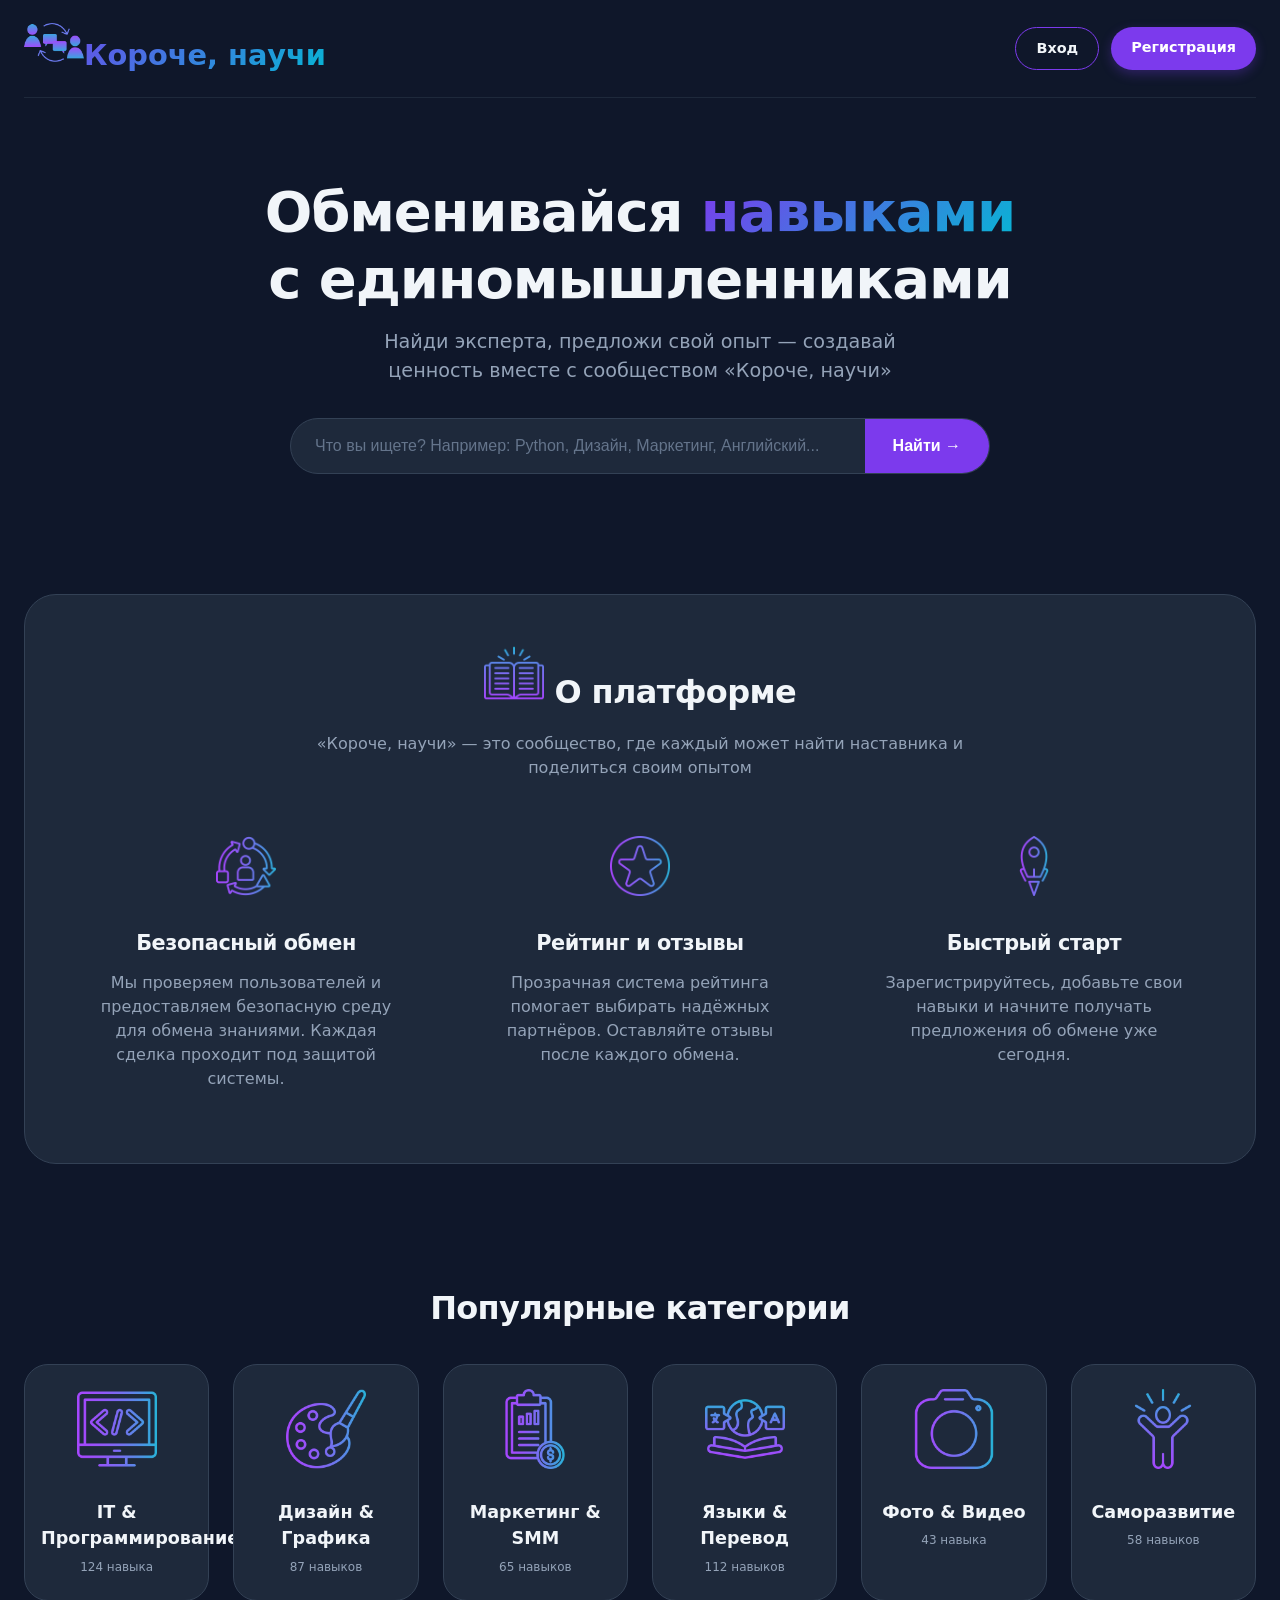
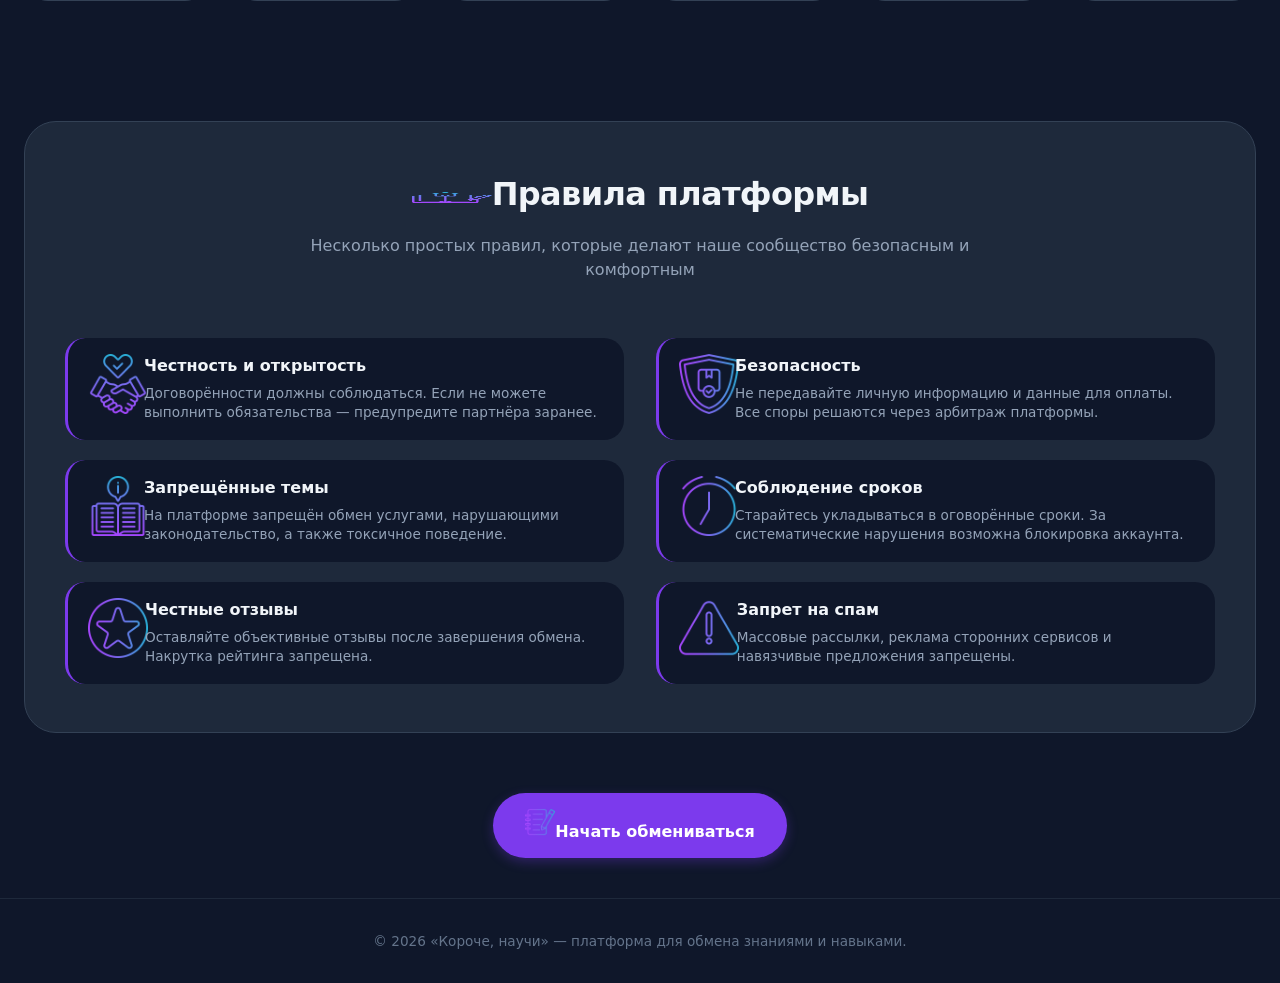
==== commit 9cbb8a91: "Update index.html" ====
--- a/index.html
+++ b/index.html
@@ -14,7 +14,7 @@
 <div class="container">
     <!-- ШАПКА -->
     <header class="navbar">
-        <div class="logo"><img src="icons/logo.png" alt="верно" width="60px" height="100%">Короче, научи</div>
+        <div class="logo"><img src="icons/logo.png" alt="логотип" width="60px" height="100%">Короче, научи</div>
         <div class="nav-buttons">
             <a href="#" class="btn btn-outline">Вход</a>
             <a href="#" class="btn btn-primary">Регистрация</a>
@@ -95,27 +95,27 @@
 
     <!-- НОВЫЙ БЛОК: ПРАВИЛА ПЛАТФОРМЫ -->
     <div class="info-section">
-        <h2 style="text-align: center; margin-bottom: 16px;"><img src="icons/homework.png" alt="верно" width="15px" height="15px">Правила платформы</h2>
+        <h2 style="text-align: center; margin-bottom: 16px;"><img src="icons/homework.png" alt="верно" width="80px" height="15px">Правила платформы</h2>
         <p style="text-align: center; color: #94A3B8; max-width: 700px; margin: 0 auto 32px auto;">Несколько простых правил, которые делают наше сообщество безопасным и комфортным</p>
         
         <div class="two-column-layout">
             <div class="rules-list">
                 <div class="rule-item">
-                    <div class="rule-icon"><img src="icons/trust.png" alt="верно" width="80px" height="100%"></div>
+                    <div class="rule-icon"><img src="icons/trust.png" alt="верно" width="60px" height="100%"></div>
                     <div class="rule-content">
                         <h4>Честность и открытость</h4>
                         <p>Договорённости должны соблюдаться. Если не можете выполнить обязательства — предупредите партнёра заранее.</p>
                     </div>
                 </div>
                 <div class="rule-item">
-                    <div class="rule-icon"><img src="icons/information.png" alt="верно" width="80px" height="100%"></div>
+                    <div class="rule-icon"><img src="icons/information.png" alt="верно" width="60px" height="100%"></div>
                     <div class="rule-content">
                         <h4>Запрещённые темы</h4>
                         <p>На платформе запрещён обмен услугами, нарушающими законодательство, а также токсичное поведение.</p>
                     </div>
                 </div>
                 <div class="rule-item">
-                    <div class="rule-icon"><img src="icons/star.png" alt="верно" width="80px" height="100%"></div>
+                    <div class="rule-icon"><img src="icons/star.png" alt="верно" width="60px" height="100%"></div>
                     <div class="rule-content">
                         <h4>Честные отзывы</h4>
                         <p>Оставляйте объективные отзывы после завершения обмена. Накрутка рейтинга запрещена.</p>
@@ -124,21 +124,21 @@
             </div>
             <div class="rules-list">
                 <div class="rule-item">
-                    <div class="rule-icon"><img src="icons/security.png" alt="верно" width="80px" height="100%"></div>
+                    <div class="rule-icon"><img src="icons/security.png" alt="верно" width="60px" height="100%"></div>
                     <div class="rule-content">
                         <h4>Безопасность</h4>
                         <p>Не передавайте личную информацию и данные для оплаты. Все споры решаются через арбитраж платформы.</p>
                     </div>
                 </div>
                 <div class="rule-item">
-                    <div class="rule-icon"><img src="icons/alarm.png" alt="верно" width="80px" height="100%"></div>
+                    <div class="rule-icon"><img src="icons/alarm.png" alt="верно" width="60px" height="100%"></div>
                     <div class="rule-content">
                         <h4>Соблюдение сроков</h4>
                         <p>Старайтесь укладываться в оговорённые сроки. За систематические нарушения возможна блокировка аккаунта.</p>
                     </div>
                 </div>
                 <div class="rule-item">
-                    <div class="rule-icon"><img src="icons/warning.png" alt="верно" width="80px" height="100%"></div>
+                    <div class="rule-icon"><img src="icons/warning.png" alt="верно" width="60px" height="100%"></div>
                     <div class="rule-content">
                         <h4>Запрет на спам</h4>
                         <p>Массовые рассылки, реклама сторонних сервисов и навязчивые предложения запрещены.</p>
